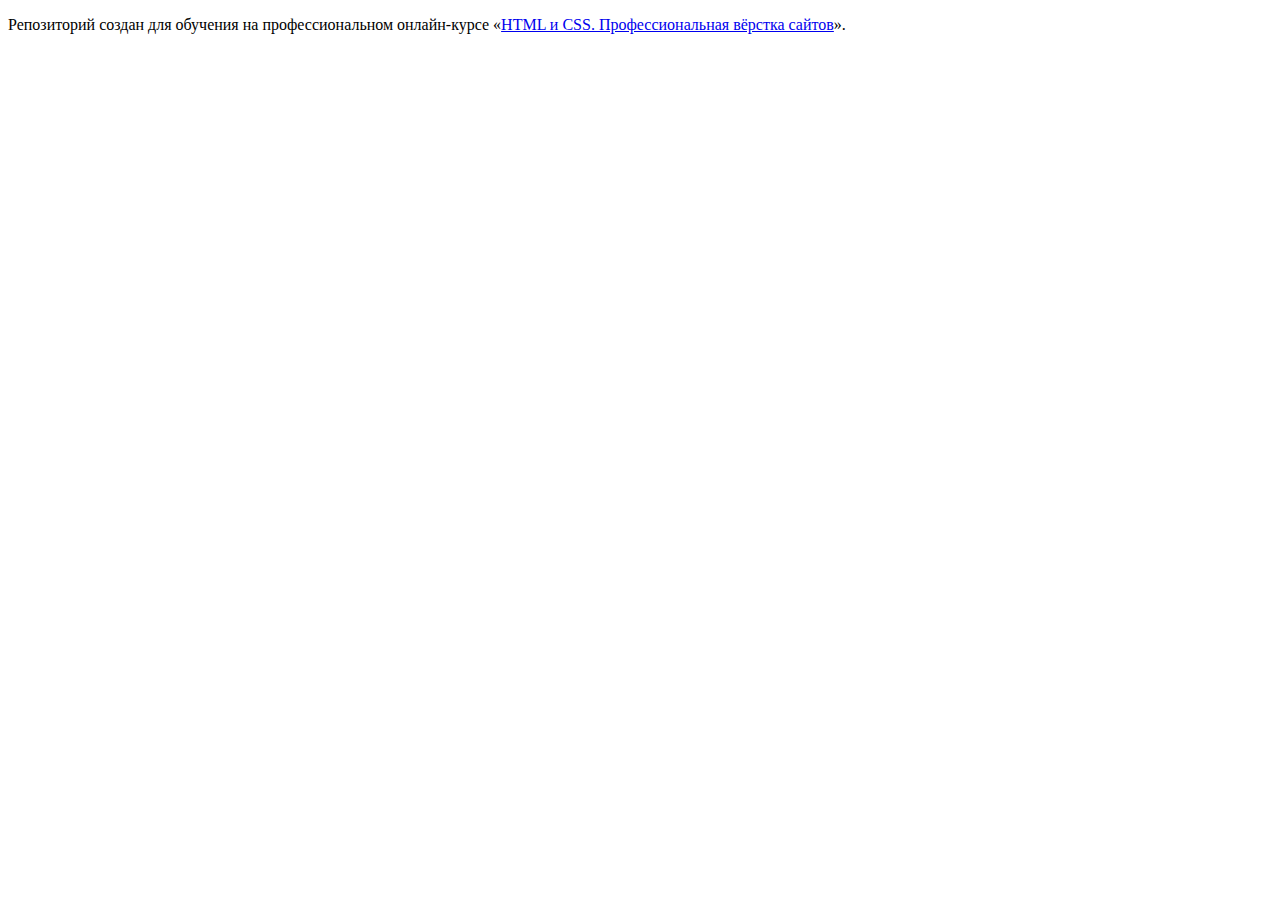
==== index.html @ bd1ae46d ":hatching_chick:" ====
<!DOCTYPE html>
<html lang="ru">
  <head>
    <meta charset="utf-8">
    <title>HTML Academy: Седона</title>
  </head>
  <body>

    <p>Репозиторий создан для обучения на профессиональном онлайн‑курсе «<a href="https://htmlacademy.ru/intensive/htmlcss">HTML и CSS. Профессиональная вёрстка сайтов</a>».</p>

  </body>
</html>
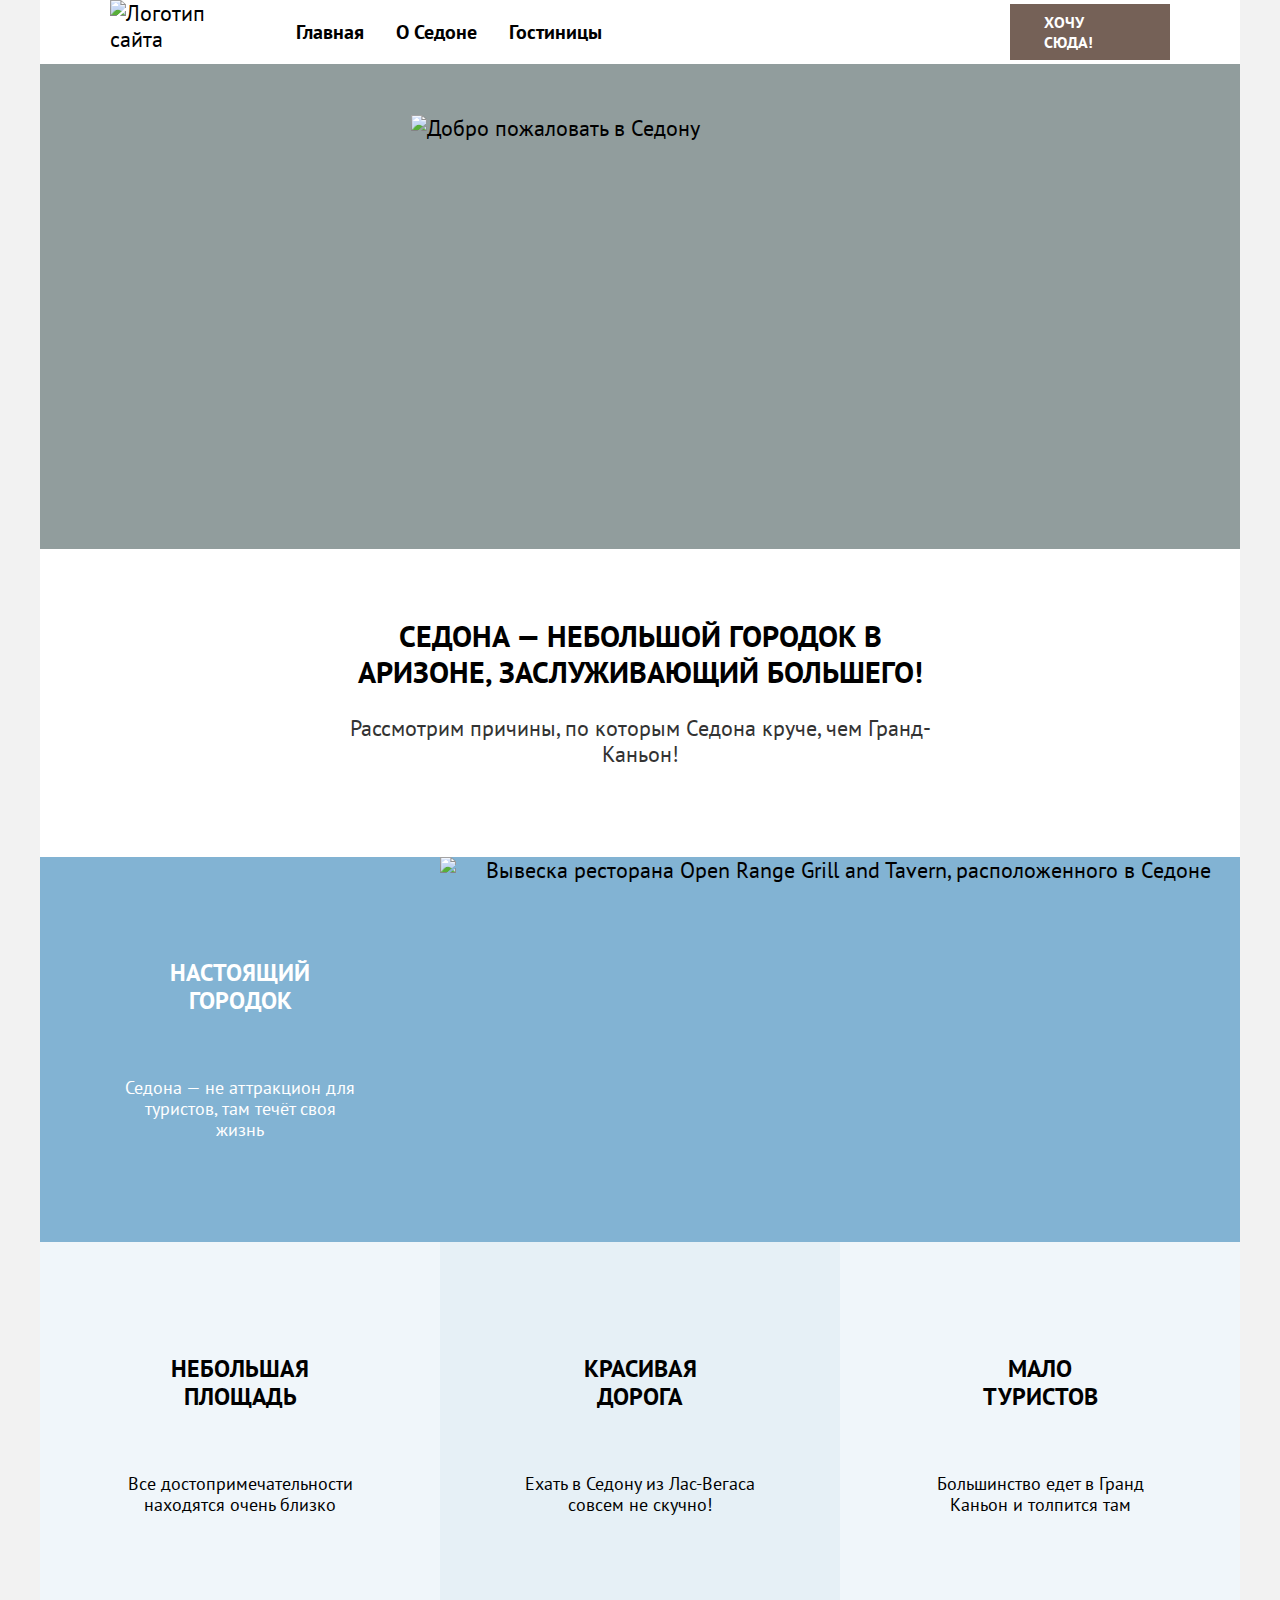
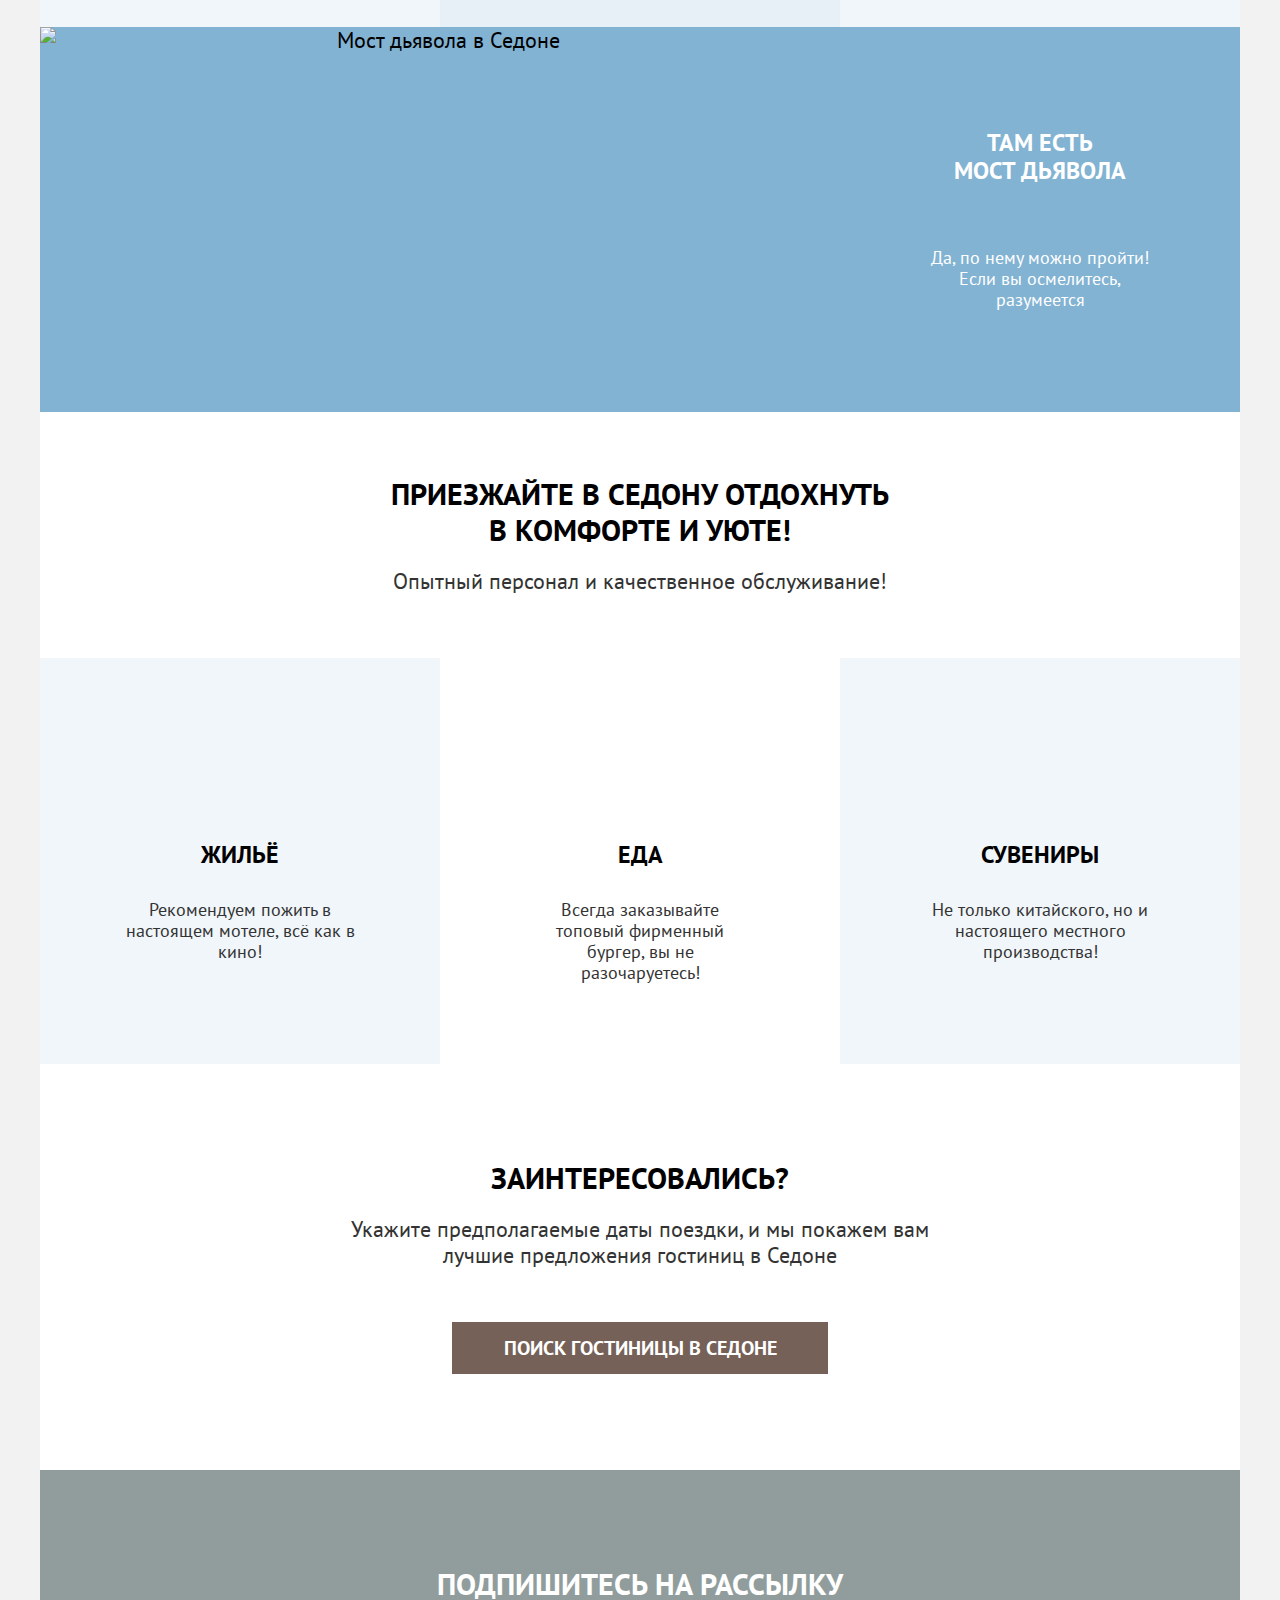
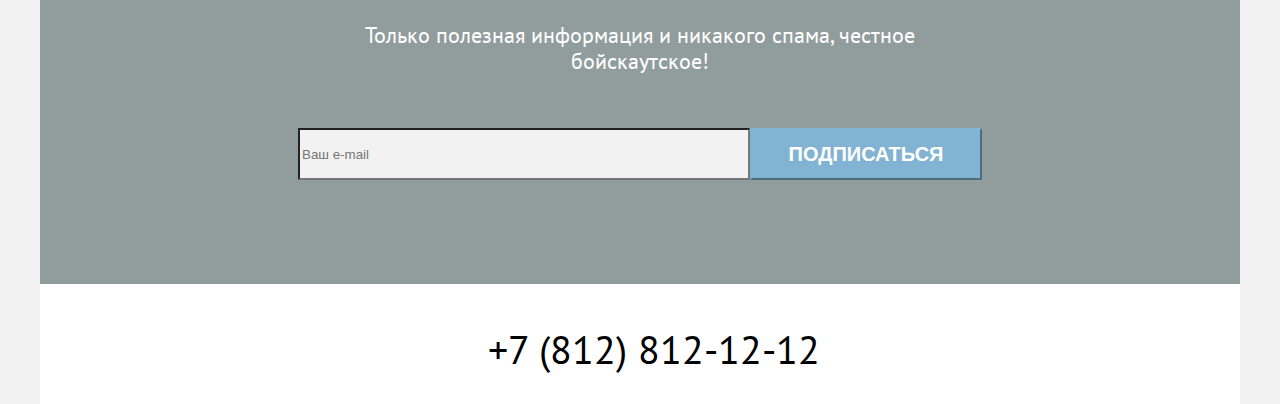
==== commit 83ccced3: "Добавляет мелкие сетки компонентов на гридах" ====
--- a/index.html
+++ b/index.html
@@ -1,12 +1,171 @@
 <!DOCTYPE html>
 <html lang="ru">
+
   <head>
     <meta charset="utf-8">
-    <title>HTML Academy: Седона</title>
+    <title>Седона</title>
+    <link href="styles/style.css" rel="stylesheet">
+    <!--<link href="styles/outline.css" rel="stylesheet">-->
   </head>
+
   <body>
+    <header class="main-header">
+      <nav class="navigation">
+        <img class="logo-sedona" src="images/svg/logo-sedona.svg" width="140" height="70" alt="Логотип сайта" />
+        <ul class="navigation-list">
+          <li class="navigation-item">
+            <a class="navigation-link" href="index.html">Главная</a>
+          </li>
+          <li class="navigation-item">
+            <a class="navigation-link" href="#">О Седоне</a>
+          </li>
+          <li class="navigation-item">
+            <a class="navigation-link" href="catalog.html">Гостиницы</a>
+          </li>
+       </ul>
+        <ul class="navigation-user">
+          <li class="navigation-item-user">
+            <a class="navigation-link-user" href="#"><span class="visually-hidden">Поиск</span>
 
-    <p>Репозиторий создан для обучения на профессиональном онлайн‑курсе «<a href="https://htmlacademy.ru/intensive/htmlcss">HTML и CSS. Профессиональная вёрстка сайтов</a>».</p>
+            </a>
+          </li>
+          <li class="navigation-item-user">
+            <a class="navigation-link-user" href="#"><span class="visually-hidden">Избранное</span><output
+                class="visually-hidden"><sup class="number-of-likes">12</sup></output>
+            </a>
+          </li>
+          <li class="navigation-item-user-button">
+            <a class="navigation-link-user-button" href="#"><span class="text-favorites">Хочу сюда!</span></a>
+          </li>
+        </ul>
+      </nav>
+    </header>
+    <main class="main-container main-index">
+      <div class="main-page">
+      <section class="welcome-sedona">
+        <h1 class="visually-hidden">Седона</h1>
+        <img class="welcome-sedona-background" src="images/svg/welcome-sedona.svg" width="458" height="352" alt="Добро пожаловать в Седону">
+      </section>
+      <section class="welcome-sedona-text">
+        <p class="welcome-sedona-text-location">
+          Седона — небольшой городок в Аризоне, заслуживающий большего!
+        </p>
+        <p class="welcome-sedona-text-advantages">Рассмотрим причины, по которым Седона круче, чем Гранд-Каньон!</p>
+      </section>
+      <section class="advantages-sedona">
+        <h2 class="visually-hidden">Преимущества Седоны</h2>
+        <div class="index-columns">
+        <ul class="advantages-list">
+          <li class="advantages-item number-1">
+            <h3 class="advantages-title">Настоящий городок</h3>
+            <p class="advantages-text">Седона — не аттракцион для туристов, там течёт своя жизнь </p>
+          </li>
+          <li class="advantages-item-background">
+            <img class="advantages-background" width="800" height="385" src="images/jpg/advantages-1.jpg" alt="Вывеска ресторана Open Range Grill and Tavern, расположенного в Седоне" />
+          </li>
+          <li class="advantages-item number-3">
+            <h3 class="advantages-title">Небольшая площадь</h3>
+            <p class="advantages-text">Все достопримечательности находятся очень близко</p>
+          </li>
+          <li class="advantages-item number-4">
+            <h3 class="advantages-title">Красивая<br>дорога</h3>
+            <p class="advantages-text">Ехать в Седону из Лас-Вегаса совсем не скучно!</p>
+          </li>
+          <li class="advantages-item number-5">
+            <h3 class="advantages-title">Мало<br>туристов</h3>
+            <p class="advantages-text">Большинство едет в Гранд Каньон и толпится там</p>
+          </li>
+          <li class="advantages-item-background">
+            <img class="advantages-background" src="images/jpg/advantages-2.jpg" width="800" height="385" alt="Мост дьявола в Седоне" />
+          </li>
+          <li class="advantages-item number-7">
+            <h3 class="advantages-title">Там есть<br>мост дьявола</h3>
+            <p class="advantages-text">Да, по нему можно пройти! Если вы осмелитесь, разумеется</p>
+          </li>
+        </ul>
+        </div>
+      </section>
+      <section class="recommendations">
+        <h2 class="visually-hidden">Реккомендации</h2>
+        <div class="recommendations-text">
+          <p class="recommendations-text-comfort">Приезжайте в Седону отдохнуть<br>в комфорте и уюте!</p>
+          <p class="recommendations-text-experienced-staff">Опытный персонал и качественное обслуживание!</p>
+        </div>
+        <ul class="recommendations-list">
+          <li class="recommendations-item">
+            <h3 class="recommendations-title">Жильё</h3>
+            <p>Рекомендуем пожить в настоящем мотеле, всё как в кино!</p>
+          </li>
+          <li class="recommendations-item">
+            <h3 class="recommendations-title">Еда</h3>
+            <p>
+              Всегда заказывайте топовый фирменный бургер, вы не разочаруетесь!
+            </p>
+          </li>
+          <li class="recommendations-item">
+            <h3 class="recommendations-title">Сувениры</h3>
+            <p>Не только китайского, но и настоящего местного производства!</p>
+          </li>
+        </ul>
+      </section>
+      <section class="hotel-search">
+        <h2 class="visually-hidden">Поиск гостиницы</h2>
+        <p class="hotel-search-text-interested">Заинтересовались?</p>
+        <p class="hotel-search-text-search-terms">
+          Укажите предполагаемые даты поездки, и мы покажем вам лучшие
+          предложения гостиниц в Седоне
+        </p>
+        <a class="button-search" href="#">ПОИСК ГОСТИНИЦЫ В СЕДОНЕ</a>
+      </section>
+      </div>
+    </main>
+    <footer class="footer-main">
+      <section class="subscription">
+        <h2 class="visually-hidden">Рассылка информации</h2>
+        <p class="subscription-text-newsletter">Подпишитесь на рассылку</p>
+        <p class="subscription-text-helpful-information">
+          Только полезная информация и никакого спама, честное бойскаутское!
+        </p>
+        <form class="subscription-form" action="https://echo.htmlacademy.ru/" method="post">
 
+            <label for="subscription-e-mail">
+            <input class="input-e-mail" type="email" name="e-mail" id="subscription-e-mail" placeholder="Ваш e-mail"/></label>
+
+          <button class="button-subscribe" type="submit">Подписаться</button>
+        </form>
+      </section>
+      <div class="page-footer-container">
+      <section class="footer-social">
+        <h2 class="visually-hidden">Социальные сети</h2>
+        <ul class="footer-social-list">
+          <li class="footer-social-item">
+            <a class="button-social" href="https://vk.com/htmlacademy">
+              <span class="visually-hidden">Vkontakte</span>
+            </a>
+          </li>
+          <li class="footer-social-item">
+            <a class="button-social" href="https://t.me/htmlacademy">
+              <span class="visually-hidden">Telegram</span>
+            </a>
+          </li>
+          <li class="footer-social-item">
+            <a class="button-social" href="https://www.youtube.com/user/htmlacademyru">
+              <span class="visually-hidden">Youtube</span>
+            </a>
+          </li>
+        </ul>
+      </section>
+      <section class="footer-contacts">
+        <h2 class="visually-hidden">Номер телефона</h2>
+        <a class="telephone" href="tel:+78128121212" :>+7 (812) 812-12-12</a>
+      </section>
+      <section class="logo-htmlacademy">
+        <h2 class="visually-hidden">Логотип HTML-Academy</h2>
+        <a class="logo-htmlacademy-link" href=" https://htmlacademy.ru/" target="_blank" rel="noreferrer noopener">
+          <span class="visually-hidden">Логотип HTML-Academy</span>
+        </a>
+      </section>
+    </footer>
+    </div>
   </body>
 </html>
--- a/styles/style.css
+++ b/styles/style.css
@@ -0,0 +1,981 @@
+@font-face {
+  font-family: "PT Sans";
+  font-style: normal;
+  font-weight: 400;
+  src: url("../fonts/ptsans-400.woff2") format("woff2");
+  font-display: swap;
+}
+
+@font-face {
+  font-family: "PT Sans";
+  font-style: normal;
+  font-weight: 700;
+  src: url("../fonts/ptsans-700.woff2") format("woff2");
+  font-display: swap;
+}
+
+:root{
+  --body-color: rgba(242, 242, 242, 1);
+  --main-color:  rgba(255, 255, 255, 1);
+  --favorites-current-color:rgba(125, 181, 79, 1);
+  --a-button-color:rgba(117, 97, 87, 1);
+  --background-color: rgba(36, 59, 59, 0.5);
+  --button-background-color:rgba(130, 179, 211, 1);
+  --advantages-item-1: rgba(130, 179, 211, 1);
+  --advantages-item-2: rgba(131, 179, 211, 0.12);
+  --advantages-item-3:rgba(131, 179, 211, 0.2);
+  --recommendations-item-fuzzy: rgba(131, 179, 211, 0.12);
+  --product-border: rgba(230, 230, 230, 1);
+  --pagination-link-color: rgba(130, 179, 211, 1);
+  --text-color: rgba(0, 0, 0, 1);
+  --text-color-2: rgba(51, 51, 51, 1);
+
+}
+
+html{
+  height: 100%;
+
+}
+
+/*Блок-body*/
+body {
+  font-family: "PT Sans", sans-serif;
+  font-size: 22px;
+  line-height: 26px;
+  font-weight: 400;
+  font-style: normal;
+  color:var(--text-color);
+  background-color: var(--body-color);
+  margin-left: 40px;
+  margin-right: 40px;
+  margin-top: 0;
+  display: flex;
+  flex-direction: column;
+  width: 1200px;
+  min-height: 100%;
+}
+
+.visually-hidden {
+  position: absolute;
+  width: 1px;
+  height: 1px;
+  margin: -1px;
+  padding: 0;
+  border: 0;
+  clip: rect(0 0 0 0);
+  overflow: hidden;
+}
+
+/* Блок-header "главная страница"*/
+.main-header{
+  background-color: var(--main-color);
+}
+
+.navigation{
+  display: flex;
+  width: 1060px;
+  margin:0 auto;
+
+}
+
+/*логотип доллжен быть сверху*/
+.logo-sedona{
+  margin-bottom: -6px;
+  position: relative;
+}
+
+.navigation-list{
+  margin: 0;
+  padding: 0;
+  margin-left: 30px;
+  list-style-type: none;
+  display: flex;
+  flex-wrap: wrap;
+}
+
+
+.navigation-user{
+  width: 268px;
+  margin: 0;
+  padding: 0;
+  margin-left: auto;
+  list-style-type: none;
+  display: flex;
+  flex-wrap: wrap;
+}
+
+
+.navigation-link{
+  font-weight: 700;
+  font-size: 20px;
+  line-height: 24px;
+  text-align: center;
+  color: var(--text-color);
+  text-decoration: none;
+  display: block;
+  padding: 20px 16px;
+}
+
+.navigation-link-user{
+  font-weight: 700;
+  font-size: 20px;
+  line-height: 24px;
+  text-align: center;
+  color: var(--text-color);
+  text-decoration: none;
+  display: block;
+  min-height: 64px;
+  min-width: 44px;
+}
+
+.number-of-likes{
+  background-color: var(--favorites-current-color);
+  color: var(--main-color);
+}
+
+.navigation-item-user-button{
+  align-self: center;
+  margin-left: auto;
+}
+
+.navigation-link-user-button{
+  font-weight: 700;
+  font-size: 16px;
+  line-height: 20px;
+  color: var(--main-color);
+  background-color: var(--a-button-color);
+  text-decoration: none;
+  text-transform: uppercase;
+  padding: 8px 34px;
+  display: block;
+  width: 160px;
+  box-sizing: border-box;
+}
+
+/*Блок-"Добро пожаловать в Седону"*/
+
+
+.main-index{
+  background-color: var(--main-color);
+}
+
+.main-container{
+  flex-grow: 1;
+}
+
+.welcome-sedona{
+  background-image: url("../images/svg/vector.svg"), url("../images/jpg/index-background.jpg");
+  background-size: 100% auto, cover;
+  background-repeat: no-repeat;
+  background-position: left bottom, left top;
+  background-color: var(--background-color);
+}
+
+.welcome-sedona-text{
+  text-align: center;
+}
+
+.welcome-sedona-background{
+  display: block;
+  margin: 0 auto;
+  padding: 51px 371px 82px 371px;
+}
+
+.welcome-sedona-text{
+  display: flex;
+  flex-direction: column;
+}
+
+.welcome-sedona-text-location{
+  font-weight: 700;
+  font-size: 30px;
+  line-height: 36px;
+  text-transform: uppercase;
+  padding: 0;
+  margin: 69px 290px 25px 290px;
+}
+
+.welcome-sedona-text-advantages{
+  color:var(--text-color-2);
+  padding: 0;
+  margin-top: 0;
+  margin-right: 274px;
+  margin-bottom: 90px;
+  margin-left: 274px;
+}
+
+/*Блок-"Преимущества Седоны"*/
+.advantages-list{
+  text-align: center;
+  margin: 0;
+  padding: 0;
+  display: flex;
+  flex-wrap: wrap;
+  list-style-type: none;
+}
+.advantages-background{
+  display: block;
+}
+
+.advantages-item-background{
+  background-color: var(--advantages-item-1);
+}
+
+.advantages-item{
+  width: 400px;
+  padding-left: 85px;
+  padding-right: 85px;
+  box-sizing: border-box;
+  display: flex;
+  flex-direction: column;
+  justify-content: center;
+  min-height: 385px;
+}
+
+.advantages-title{
+  font-weight: 700;
+  font-size: 24px;
+  line-height: 28px;
+  text-transform: uppercase;
+  margin: 0;
+  margin-bottom: 62px;
+}
+
+.advantages-text{
+  font-size: 18px;
+  line-height: 21px;
+  margin: 0;
+}
+
+.number-1,
+.number-7{
+  background-color:var(--advantages-item-1);
+  color: var(--main-color);
+}
+
+.advantages-item:nth-child(2n){
+  background-color:var(--advantages-item-3);
+}
+
+.number-3,
+.number-5{
+  background-color:var(--advantages-item-2);
+  width: 400px;
+}
+
+/*Блок-"Рекоммендации"*/
+.recommendations-text{
+  text-align: center;
+  display: flex;
+  flex-direction: column;
+
+}
+
+.recommendations-text-comfort{
+  font-weight: 700;
+  font-size: 30px;
+  line-height: 36px;
+  text-transform: uppercase;
+  margin: 0;
+  margin-bottom: 20px;
+  margin-top: 64px;
+}
+
+.recommendations-text-experienced-staff{
+  color: var(--text-color-2);
+  margin-top: 0;
+  margin-bottom: 64px;
+}
+
+.recommendations-list{
+  text-align: center;
+  display: flex;
+  justify-content: space-between;
+  margin: 0;
+  padding: 0;
+  list-style-type: none;
+  flex-wrap: wrap;
+}
+
+.recommendations-item{
+  width: 400px;
+  box-sizing: border-box;
+  display: flex;
+  flex-direction: column;
+  padding-left: 85px;
+  padding-right: 85px;
+  padding-bottom: 81px;
+}
+
+.recommendations-title{
+  font-weight: 700;
+  font-size: 24px;
+  line-height: 28px;
+  color: var(--text-color);
+  text-transform: uppercase;
+  margin: 0;
+  margin-bottom: 30px;
+  margin-top: 183px;
+}
+
+.recommendations-list p{
+  font-size: 18px;
+  line-height: 21px;
+  color: var(--text-color-2);
+  margin: 0;
+}
+
+.recommendations-item:nth-child(odd){
+  background-color: var(--recommendations-item-fuzzy);
+}
+/*Блок-"Поиск гостиницы"*/
+.hotel-search{
+  text-align: center;
+  padding: 96px 304px;
+  display: flex;
+  flex-direction: column;
+
+}
+
+.hotel-search-text-interested{
+  font-weight: 700;
+  font-size: 30px;
+  line-height: 36px;
+  text-transform: uppercase;
+  margin: 0;
+  margin-bottom: 20px;
+}
+
+.hotel-search-text-search-terms{
+  color: var(--text-color-2);
+  margin: 0;
+  margin-bottom: 54px;
+}
+
+.button-search{
+  font-weight: 700;
+  font-size: 20px;
+  line-height: 36px;
+  background-color: var(--a-button-color);
+  color: var(--main-color);
+  text-transform: uppercase;
+  text-decoration: none;
+  display: block;
+  width: 376px;
+  padding: 8px 50px 8px 50px;
+  box-sizing: border-box;
+  align-self: center;
+}
+
+/*Блок "Подписаться на рассылку"*/
+.subscription{
+  background-image: url("../images/jpg/background_subscription.jpg");
+  background-size: cover;
+  background-repeat: no-repeat;
+  text-align: center;
+  color: var(--main-color);
+  background-color: var(--background-color);
+}
+
+.subscription-form{
+  display: flex;
+}
+
+.subscription-text-newsletter{
+  font-weight: 700;
+  font-size: 30px;
+  line-height: 36px;
+  text-transform: uppercase;
+  margin: 0;
+  margin-bottom: 20px;
+}
+
+.subscription-text-helpful-information{
+  color: var(--main-color);
+  margin: 0;
+  margin-bottom: 54px;
+}
+
+.input-e-mail{
+  width: 452px;
+  height: 52px;
+  background-color: var(--body-color);
+  box-sizing: border-box;
+}
+
+.button-subscribe{
+  font-size: 20px;
+  line-height: 36px;
+  font-weight: 700;
+  color: var(--main-color);
+  text-transform: uppercase;
+  background-color: var(--button-background-color);
+  border-color: var(--button-background-color);
+  width: 232px;
+  padding: 0;
+}
+
+/*Блок "footer -"главная страница""*/
+
+.footer-main{
+  background-color: var(--main-color);
+}
+
+.subscription{
+  padding: 96px 258px 104px 258px;
+}
+
+.page-footer-container{
+  display: flex;
+  flex-direction: row;
+  width: 1060px;
+  margin: 0 auto;
+  justify-content: space-between;
+  padding: 40px 70px 30px 70px;
+}
+
+.footer-social{
+  width: 142px;
+}
+
+.footer-social-list{
+  margin: 0;
+  padding: 0;
+  list-style-type: none;
+  display: flex;
+  flex-wrap: wrap;
+}
+
+.footer-contacts{
+  width: 720px;
+  text-align: center;
+  padding-top: 5px;
+  padding-bottom: 5px;
+}
+
+.telephone{
+  font-size: 40px;
+  line-height: 40px;
+  text-decoration: none;
+  color:var(--text-color);
+
+}
+
+.logo-htmlacademy{
+  background-image: url("../images/svg/logo-html-academy.svg");
+  background-repeat: no-repeat;
+  align-self: center;
+  display: block;
+  width: 115px;
+  height: 33px;
+}
+
+/*КАТАЛОГ*/
+
+/*Блок-"header"*/
+.catalog-header{
+  background-color: var(--main-color);
+}
+
+/*Блок-"Фильтр по гостиницам"*/
+.main-inner{
+  background-color: var(--main-color);
+}
+
+
+.hotel-filter{
+  background-image: url("../images/png/background_filter.jpg");
+  background-repeat: no-repeat;
+  background-size: cover;
+  background-color: var(--background-color);
+  padding: 35px 70px 70px 70px;
+
+}
+
+
+
+.breadcrumbs{
+  display: flex;
+  flex-wrap: wrap;
+  list-style-type: none;
+  margin: 0;
+  padding: 0;
+  margin-bottom: 40px;
+  gap: 10px;
+}
+
+.breadcrumbs-item.home{
+  background-image: url("../images/svg/home.svg");
+  background-repeat: no-repeat;
+  width: 13px;
+  height: 15px;
+  margin-bottom: 3px;
+  margin-top: 3px;
+  display: block;
+}
+
+.breadcrumbs-item.icons{
+  background-image: url("../images/svg/breadcrumbs.svg");
+  background-repeat: no-repeat;
+  width: 8px;
+  height: 15px;
+  display: block;
+}
+
+.breadcrumbs-item a{
+  color: var(--main-color);
+  font-size: 16px;
+  line-height: 21px;
+  text-decoration: none;
+  display: block;
+}
+
+.block-filter{
+  display: flex;
+  flex-direction: row;
+}
+
+.block-infrastructure{
+  margin-right: 70px;
+}
+
+.block-housing{
+  margin-right: 140px;
+}
+
+.infrastructure-input[type="checkbox"]{
+  width: 20px;
+  height: 19px;
+  margin: 0;
+  margin-right: 16px;
+
+}
+
+.catalog-filter-spisok-infrastructure{
+  width: 151px;
+  padding: 0;
+  margin: 0;
+  list-style-type: none;
+}
+
+.catalog-filter-spisok-housing{
+  width: 151px;
+  padding: 0;
+  margin: 0;
+  list-style-type: none;
+}
+
+.catalog-filter-group {
+  padding: 0;
+  margin: 0;
+  border: none;
+}
+
+.catalog-filter-title{
+  margin-bottom: 32px;
+  padding: 0;
+}
+
+.catalog-filter-item{
+  margin-bottom: 16px;
+  display: flex;
+  flex-direction: row-reverse;
+  justify-content: flex-end;
+
+}
+
+.catalog-filter-item:nth-last-child(1){
+  margin-bottom: 0;
+}
+
+.block-price-filter{
+  display: flex;
+}
+
+.housing-input[type="radio"]{
+  padding: 0;
+  margin: 0;
+  width: 20px;
+  height: 20px;
+  margin-right: 16px;
+
+}
+
+.block-price{
+  width: 288px;
+  margin: 0;
+  padding: 0;
+  margin-right: 70px;
+}
+
+.from-placeholder{
+  font-size: 18px;
+  line-height: 24px;
+  font-weight: 600;
+}
+
+.to-placeholder{
+  font-size: 18px;
+  line-height: 24px;
+  font-weight: 600;
+}
+
+.block-button-filter{
+  display: flex;
+  flex-direction: column;
+  justify-content: flex-end;
+}
+
+.block-button-filter button{
+  width: 191px;
+  height: 36px;
+  color: var(--main-color);
+  font-weight: 700;
+  font-size: 16px;
+  line-height: 20px;
+  text-align: center;
+  text-transform: uppercase;
+}
+
+.button-apply{
+  margin-bottom: 32px;
+  background-color: var(--button-background-color);
+  border-color: var(--button-background-color);
+}
+
+.button-reset{
+  background-color: transparent;
+  border: 0;
+}
+
+.inner-header-title{
+  color: var(--main-color);
+  font-size: 60px;
+  line-height: 78px;
+  font-weight: 700;
+  margin: 0;
+  margin-bottom: 8px;
+}
+
+.catalog-filter-title{
+  color: var(--main-color);
+  font-size: 20px;
+  line-height: 24px;
+  font-weight: 700;
+}
+
+.infrastructure{
+  color: var(--main-color);
+  font-size: 18px;
+  line-height: 23px;
+}
+
+.housing{
+  color: var(--main-color);
+  font-size: 18px;
+  line-height: 23px;
+
+}
+
+.price-text{
+  color: var(--main-color);
+  font-size: 20px;
+  line-height: 24px;
+  font-weight: 700;
+  padding: 0;
+  margin-bottom: 32px;
+}
+
+.catalog-filter-price{
+  display: flex;
+  padding: 0;
+  border: none;
+}
+
+.catalog-filter-price input{
+  width: 143px;
+  height: 48px;
+  box-sizing: border-box;
+  padding-top: 12px;
+  padding-left: 20px;
+  padding-bottom: 12px;
+}
+
+.catalog-filter-price label{
+  font-size: 18px;
+  line-height: 24px;
+}
+
+.catalog-filter button{
+  font-size: 16px;
+  line-height: 20px;
+  font-weight: 700;
+  color: var(--main-color);
+  background-color: var(--button-background-color);
+  border-color:  var(--button-background-color);
+}
+
+.sorting{
+  display: flex;
+  margin-bottom: 40px;
+
+}
+
+.block-type-of-cards{
+  display: flex;
+  gap: 8px;
+}
+
+.result{
+  font-size: 30px;
+  line-height: 36px;
+  font-weight: 700;
+  text-transform: uppercase;
+  margin: 0;
+  margin-right: 200px;
+  align-self: center;
+
+}
+
+.select-control{
+  font-size: 18px;
+  line-height: 21px;
+  color:var(--text-color-2);
+  background-color: var(--main-color);
+  margin-right: 70px;
+  width: 292px;
+  height: 49px;
+  padding-top: 14px;
+  padding-bottom: 14px;
+  padding-left: 20px;
+}
+
+/*Блок "Каталог продукции"*/
+.catalog-hotel{
+  padding: 50px 70px 60px 70px;
+ }
+.block-catalog{
+  margin-bottom: 80px;
+}
+
+.product-list{
+  margin: 0;
+  padding: 0;
+  display: grid;
+  grid-template-columns: 340px 340px 340px;
+  list-style-type: none;
+  gap: 20px;
+}
+
+.product-list-item{
+  background-color: var(--main-color);
+  box-shadow: 0 0 0 1px;
+  width: 340px;
+  box-sizing: border-box;
+  display: grid;
+  grid-template-columns: 140px 140px;
+  grid-template-rows: 4px 212px auto 21px 36px 37px 4px;
+  column-gap: 20px;
+  row-gap: 16px;
+  justify-content: center;
+}
+
+.product-img-link {
+  grid-column: 1 / -1;
+  grid-row: 2 / 3;
+}
+
+.product-list-card-img{
+  display: block;
+}
+
+.product-title-link{
+  text-decoration: none;
+  grid-column: 1 / -1;
+  grid-row: 3 / 4;
+}
+
+.product-list-card-title{
+  margin: 0;
+  font-size: 24px;
+  line-height: 28px;
+  font-weight: 700;
+  color: var(--text-color);
+}
+
+.product-list-price-text{
+  grid-column: 2/3;
+  grid-row: 4/5;
+  justify-self: end;
+}
+
+.product-list-type-text{
+    grid-column: 1/2;
+    grid-row: 4/5;
+}
+
+.type-of-housing{
+  font-size: 18px;
+  line-height: 21px;
+  color: var(--text-color-2);
+  margin: 0;
+}
+
+.price{
+  font-size: 18px;
+  line-height: 21px;
+  color: var(--text-color-2);
+  margin: 0;
+}
+
+.button-type-of-cards{
+  background-color: black;
+  width: 48px;
+  height: 48px;
+}
+
+.button-more-details{
+  font-size: 16px;
+  line-height: 20px;
+  font-weight: 700;
+  color:var(--main-color);
+  background-color: var(--a-button-color);
+  text-decoration: none;
+  text-transform: uppercase;
+  padding: 8px 26px 8px 26px;
+  display: block;
+  grid-row: 5 / 6;
+  grid-column: 1 / 2;
+}
+
+.button-favorites{
+  font-size: 16px;
+  line-height: 20px;
+  font-weight: 700;
+  color:var(--main-color);
+  background-color: var(--button-background-color);
+  border-color: var(--button-background-color);
+  width: 140px;
+  grid-row: 5 / 6;
+  grid-column: 2 / 3;
+}
+
+.current{
+  background-color:var(--favorites-current-color);
+  border-color: var(--favorites-current-color);
+}
+
+.stars-list {
+  grid-column: 1 / 2;
+  grid-row: 6 / 7;
+  align-self: center;
+}
+
+.raiting-stars-list{
+  display: flex;
+  gap: 6px;
+  padding-left: 20px;
+  list-style-image: url("../images/svg/stars.svg");
+  width: 140px;
+}
+.raiting-stars-item-active{
+  width: 18px;
+  height: 17px;
+}
+.raiting-stars-item{
+  width: 18px;
+  height: 17px;
+}
+
+.raiting-text{
+  font-size: 16px;
+  line-height: 20px;
+  color: var(--text-color-2);
+  text-transform: uppercase;
+  padding: 0;
+  margin: 0;
+  display: block;
+  padding-top: 9px;
+  padding-bottom: 8px;
+  background-color: var(--body-color);
+  width: 140px;
+  text-align: center;
+}
+
+.block-raiting-text{
+  grid-column: 2 / 3;
+  grid-row: 6 / 7;
+}
+
+.pagination{
+  display: flex;
+  list-style-type: none;
+  padding: 0;
+  margin: 0;
+  gap: 8px;
+
+}
+
+.pagination-link{
+  background-color: var(--pagination-link-color);
+  font-size: 20px;
+  line-height: 37px;
+  font-weight: 700;
+  color: var(--main-color);
+  text-decoration: none;
+  display: block;
+  padding: 12px 24px;
+}
+
+
+.pagination-link.current{
+  background-color: var(--body-color);
+  color:var(--text-color);
+  text-decoration: none;
+}
+
+.pagination-item-ellipses-text{
+
+  color: var(--main-color);
+  display: block;
+  min-width: 60px;
+  height: 60px;
+  text-align: center;
+
+}
+
+.subscription-catalog{
+  background-size: cover;
+  background-repeat: no-repeat;
+  text-align: center;
+  color: var(--main-color);
+  padding: 96px 258px 104px 258px;
+}
+
+.subscription-catalog{
+  background-size: cover;
+  background-repeat: no-repeat;
+  text-align: center;
+}
+
+.subscription-text-catalog-newsletter{
+  font-weight: 700;
+  font-size: 30px;
+  line-height: 36px;
+  color:var(--text-color);
+  text-transform: uppercase;
+  margin:0;
+  margin-bottom: 20px;
+}
+
+.subscription-text-catalog-helpful-information{
+  color:var(--text-color-2);
+  margin: 0;
+  margin-bottom: 54px;
+}
+
+/*Блок "footer- страница "Каталог""*/
+
+.footer-catalog{
+  background-color: var(--main-color);
+}
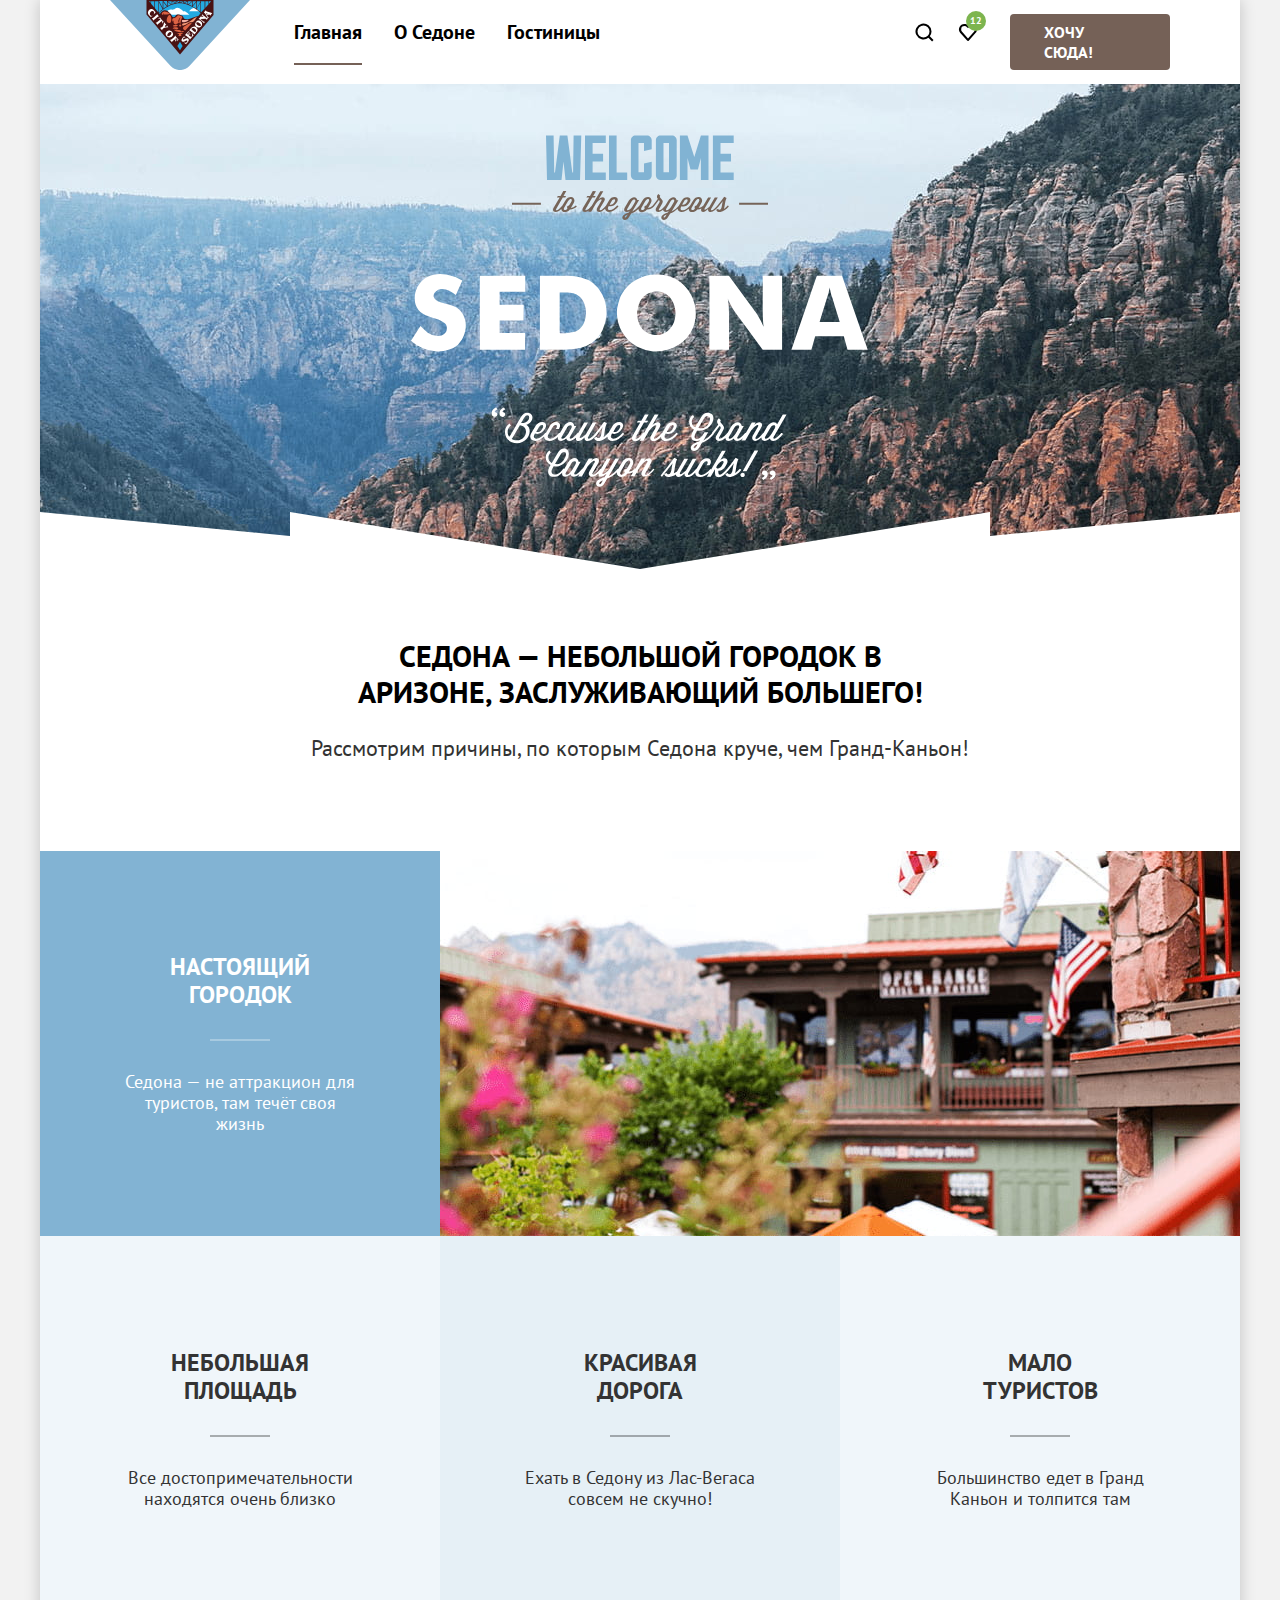
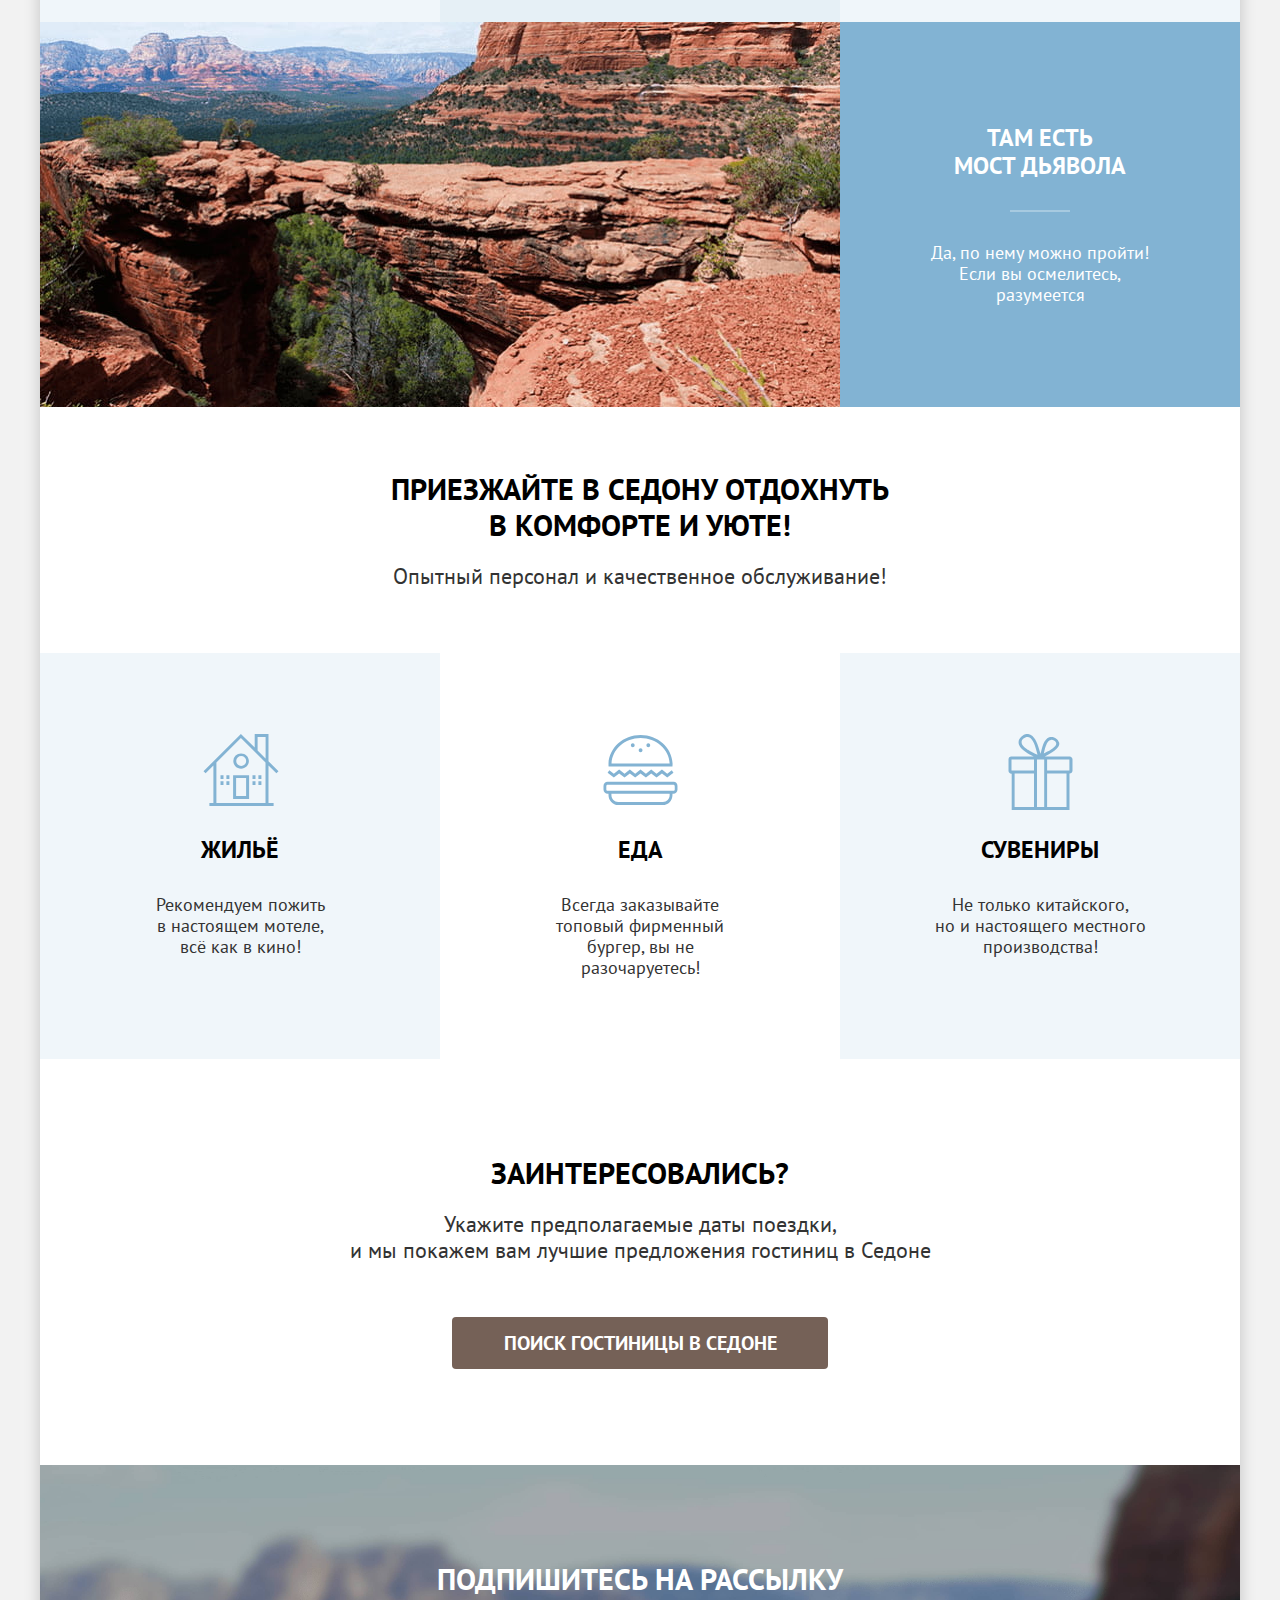
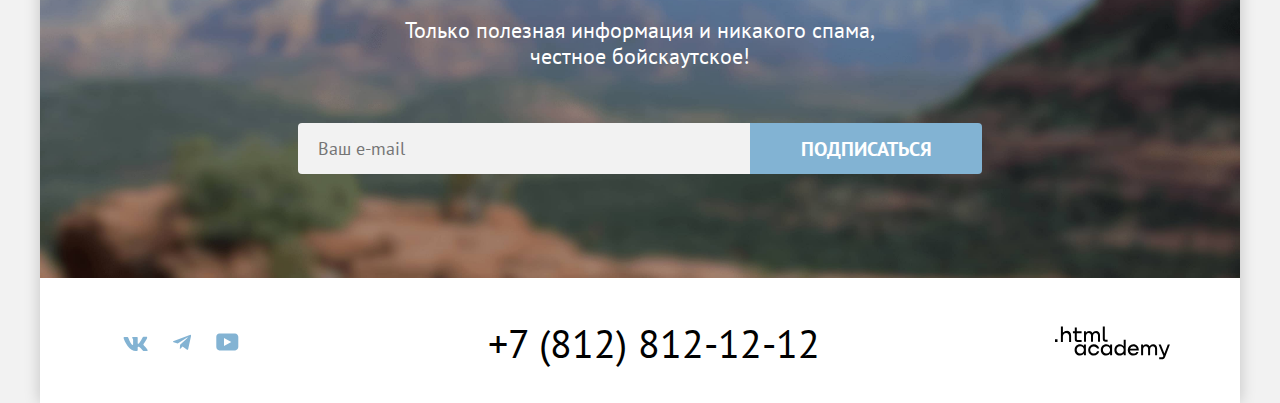
==== commit 1004ee24: "Merge pull request #1 from TanyaEremina/master" ====
--- a/index.html
+++ b/index.html
@@ -1,171 +1,258 @@
 <!DOCTYPE html>
 <html lang="ru">
-
   <head>
     <meta charset="utf-8">
     <title>Седона</title>
     <link href="styles/style.css" rel="stylesheet">
-    <!--<link href="styles/outline.css" rel="stylesheet">-->
+    <link rel="icon" href="favicon.ico">
+    <link rel="icon" type="image/png" href="images/png/favicon.png">
   </head>
-
   <body>
-    <header class="main-header">
-      <nav class="navigation">
-        <img class="logo-sedona" src="images/svg/logo-sedona.svg" width="140" height="70" alt="Логотип сайта" />
-        <ul class="navigation-list">
-          <li class="navigation-item">
-            <a class="navigation-link" href="index.html">Главная</a>
-          </li>
-          <li class="navigation-item">
-            <a class="navigation-link" href="#">О Седоне</a>
-          </li>
-          <li class="navigation-item">
-            <a class="navigation-link" href="catalog.html">Гостиницы</a>
-          </li>
-       </ul>
-        <ul class="navigation-user">
-          <li class="navigation-item-user">
-            <a class="navigation-link-user" href="#"><span class="visually-hidden">Поиск</span>
-
+    <div class="wrapper">
+      <header class="main-header" data-test="header">
+        <nav class="navigation">
+          <div class="logo">
+            <a class="logo-link" href="index.html">
+              <img class="logo-sedona" src="images/svg/logo-sedona.svg" width="140" height="70" alt="Логотип сайта">
             </a>
-          </li>
-          <li class="navigation-item-user">
-            <a class="navigation-link-user" href="#"><span class="visually-hidden">Избранное</span><output
-                class="visually-hidden"><sup class="number-of-likes">12</sup></output>
+          </div>
+          <ul class="navigation-list">
+            <li class="navigation-item">
+              <a class="navigation-link active-item" href="#">Главная</a>
+            </li>
+            <li class="navigation-item">
+              <a class="navigation-link" href="#">О Седоне</a>
+            </li>
+            <li class="navigation-item">
+              <a class="navigation-link" href="catalog.html">Гостиницы</a>
+            </li>
+          </ul>
+          <ul class="navigation-user">
+            <li class="navigation-item-user">
+              <a class="navigation-link-user" href="#"><span class="visually-hidden">Поиск</span>
+                <svg class="navigation-icon" xmlns="http://www.w3.org/2000/svg" role="img" aria-label="Поиск"
+                  aria-hidden="true" focusable="false" width="19" height="19" fill="none" viewBox="0 0 19 19">
+                  <path d="m18.5 17-3.7-3.7a8 8 0 0 0 1.7-4.8 8 8 0 1 0-3.1 6.3l3.7 3.7 1.4-1.5Zm-10-2.5a6 6 0 0 1-6-6 6 6 0 0 1 12 0 6 6 0 0 1-6 6Z" />
+                </svg>
+              </a>
+            </li>
+            <li class="navigation-item-user">
+              <a class="navigation-link-user" href="#"><span class="visually-hidden">Избранное</span>
+                <svg class="navigation-icon" xmlns="http://www.w3.org/2000/svg" role="img" aria-label="Избранное"
+                  aria-hidden="true" focusable="false" width="20" height="20" fill="none" viewBox="0 0 20 20">
+                  <path
+                    d="M9.9 19a1 1 0 0 1-.8-.4l-7-7.9A5.4 5.4 0 0 1 6.5 2C7.8 2 9 2.5 10 3.3a5.5 5.5 0 0 1 9 4.1c0 1.3-.5 2.5-1.3 3.4l-7 7.9c-.2.2-.4.3-.8.3Zm-6-9.5 6.1 6.9 6.2-7c.5-.5.7-1.2.7-2 0-1.8-1.5-3.3-3.3-3.3-1 0-2 .5-2.7 1.3-.3.3-.6.4-.9.4-.3 0-.6-.2-.8-.4a3.7 3.7 0 0 0-2.7-1.3 3.3 3.3 0 0 0-3.3 3.3c-.1.9.3 1.6.7 2.1-.1 0-.1 0 0 0Z" />
+                </svg>
+                <output><sup class="number-of-likes">12</sup>
+                </output>
+              </a>
+            </li>
+            <li class="navigation-item-user-button">
+              <a class="navigation-link-user-button button-brown" href="#">
+                <span class="text-favorites">Хочу
+                  сюда!</span>
+              </a>
+            </li>
+          </ul>
+        </nav>
+      </header>
+      <main class="main-container main-index" data-test="main">
+        <div class="main-page">
+          <section class="welcome-sedona" data-test="hero">
+            <h1 class="visually-hidden">Седона</h1>
+            <img class="welcome-sedona-background" src="images/svg/welcome-sedona.svg" width="458" height="352"
+              alt="Добро пожаловать в Седону">
+          </section>
+          <section class="welcome-sedona-text" data-test="advantages">
+            <h2 class="visually-hidden">Описание Седоны</h2>
+            <p class="welcome-sedona-text-location">
+              Седона — небольшой городок в Аризоне, заслуживающий большего!
+            </p>
+            <p class="welcome-sedona-text-advantages">Рассмотрим причины, по которым Седона круче, чем Гранд-Каньон!</p>
+          </section>
+          <section class="advantages-sedona" data-test="advantages">
+            <h2 class="visually-hidden">Преимущества Седоны</h2>
+            <div class="index-columns">
+              <ul class="advantages-list">
+                <li class="advantages-item number-1">
+                  <div class="advantages-item-text">
+                    <h3 class="advantages-title">Настоящий городок</h3>
+                    <p class="advantages-text">Седона — не аттракцион для туристов, там течёт своя жизнь </p>
+                  </div>
+                  <img class="advantages-background" width="800" height="385" src="images/jpg/advantages-1.jpg"
+                    alt="Вывеска ресторана Open Range Grill and Tavern, расположенного в Седоне">
+                </li>
+                <li class="advantages-item number-2">
+                  <h3 class="advantages-title">Небольшая площадь</h3>
+                  <p class="advantages-text">Все достопримечательности находятся очень близко</p>
+                </li>
+                <li class="advantages-item number-3">
+                  <h3 class="advantages-title">Красивая<br>дорога</h3>
+                  <p class="advantages-text">Ехать в Седону из Лас-Вегаса совсем не скучно!</p>
+                </li>
+                <li class="advantages-item number-4">
+                  <h3 class="advantages-title">Мало<br>туристов</h3>
+                  <p class="advantages-text">Большинство едет в Гранд Каньон и толпится там</p>
+                </li>
+                <li class="advantages-item number-5">
+                  <div class="advantages-item-text">
+                    <h3 class="advantages-title">Там есть<br>мост дьявола</h3>
+                    <p class="advantages-text">Да, по нему можно пройти! Если вы осмелитесь, разумеется</p>
+                  </div>
+                  <img class="advantages-background" src="images/jpg/advantages-2.jpg" width="800" height="385"
+                    alt="Мост дьявола в Седоне">
+                </li>
+              </ul>
+            </div>
+          </section>
+          <section class="recommendations" data-test="service">
+            <h2 class="visually-hidden">Реккомендации</h2>
+            <div class="recommendations-text">
+              <p class="recommendations-text-comfort">Приезжайте в Седону отдохнуть<br>в комфорте и уюте!</p>
+              <p class="recommendations-text-experienced-staff">Опытный персонал и качественное обслуживание!</p>
+            </div>
+            <ul class="recommendations-list">
+              <li class="recommendations-item item-1">
+                <h3 class="recommendations-title">Жильё</h3>
+                <p>Рекомендуем пожить<br> в настоящем мотеле,<br> всё как в кино!</p>
+              </li>
+              <li class="recommendations-item item-2">
+                <h3 class="recommendations-title">Еда</h3>
+                <p>
+                  Всегда заказывайте<br> топовый фирменный бургер, вы не разочаруетесь!
+                </p>
+              </li>
+              <li class="recommendations-item item-3">
+                <h3 class="recommendations-title">Сувениры</h3>
+                <p>Не только китайского,<br> но и настоящего местного производства!</p>
+              </li>
+            </ul>
+          </section>
+          <section class="hotel-search" data-test="search">
+            <h2 class="visually-hidden">Поиск гостиницы</h2>
+            <p class="hotel-search-text-interested">Заинтересовались?</p>
+            <p class="hotel-search-text-search-terms">
+              Укажите предполагаемые даты поездки,<br> и мы покажем вам лучшие
+              предложения гостиниц в Седоне
+            </p>
+            <a class="button-search button-brown" href="#">ПОИСК ГОСТИНИЦЫ В СЕДОНЕ</a>
+          </section>
+        </div>
+      </main>
+      <footer class="footer-main">
+        <section class="subscription" data-test="subscribe">
+          <h2 class="visually-hidden">Рассылка информации</h2>
+          <p class="subscription-text-newsletter">Подпишитесь на рассылку</p>
+          <p class="subscription-text-helpful-information">
+            Только полезная информация и никакого спама, честное бойскаутское!
+          </p>
+          <form class="subscription-form" action="https://echo.htmlacademy.ru/" method="post">
+            <label for="subscription-e-mail">
+              <input class="input-e-mail" type="email" name="e-mail" id="subscription-e-mail"
+                placeholder="Ваш e-mail">
+            </label>
+            <button class="button-subscribe button-blue" type="submit">Подписаться</button>
+          </form>
+        </section>
+        <div class="page-footer-container"  data-test="footer">
+          <section class="footer-social"  data-test="footer">
+            <h2 class="visually-hidden">Социальные сети</h2>
+            <ul class="footer-social-list">
+              <li class="footer-social-item">
+                <a class="footer-social-link" href="https://vk.com/htmlacademy" target="_blank"
+                  rel="noreferrer noopener">
+                  <svg class="icon-social" xmlns="http://www.w3.org/2000/svg" role="img" aria-label="Вконтакте"
+                    aria-hidden="true" focusable="false" width="25" height="15"><path fill-rule="evenodd"  d="M24.1 1.8c.2-.5 0-1-.8-1h-2.6c-.7 0-1 .4-1.1.8 0 0-1.4 3.2-3.3 5.3-.6.6-.9.8-1.2.8-.2 0-.4-.2-.4-.8V2c0-.8-.2-1-.7-1H9.8c-.4 0-.7.3-.7.5 0 .7 1 .8 1 2.6v3.8c0 .8 0 1-.4 1-.9 0-3-3.3-4.3-7-.3-.7-.5-1-1.2-1H1.6c-.8 0-1 .4-1 .8 0 .7 1 4 4.2 8.5C7 13.2 10 15 12.8 15c1.7 0 1.9-.4 1.9-1v-2.4c0-.7.1-.8.7-.8.4 0 1 .1 2.6 1.6 1.8 1.8 2 2.6 3 2.6h2.7c.8 0 1.1-.4.9-1.1a11 11 0 0 0-2.2-3c-.6-.8-1.5-1.5-1.8-2-.4-.4-.3-.6 0-1 0 0 3.2-4.5 3.5-6Z"
+                      clip-rule="evenodd" />
+                  </svg>
+                </a>
+              </li>
+              <li class="footer-social-item">
+                <a class="footer-social-link" href="https://t.me/htmlacademy" target="_blank" rel="noreferrer noopener">
+                  <svg class="icon-social" xmlns="http://www.w3.org/2000/svg" role="img" aria-label="Телеграм" aria-hidden="true" focusable="false" width="18" height="17"><path fill-rule="evenodd"  d="M16.8 1 .8 7c-1 .4-1 1-.2 1.3l4.1 1.3 9.5-6c.5-.3.9-.1.5.2l-7.6 7-.3 4.1c.4 0 .6-.2.8-.4l2-2 4.1 3.1c.8.5 1.3.3 1.5-.7L18 2.2c.3-1-.4-1.6-1.1-1.2Z" />
+                  </svg>
+                </a>
+              </li>
+              <li class="footer-social-item">
+                <a class="footer-social-link" href="https://www.youtube.com/user/htmlacademyru" target="_blank" rel="noreferrer noopener">
+                  <svg class="icon-social" xmlns="http://www.w3.org/2000/svg" role="img" aria-label="Ютюб" aria-hidden="true" focusable="false" width="23" height="18"><path fill-rule="evenodd" d="M19 .4H3.4C1.6.4.3 2 .3 3.8v10c0 2 1.3 3.6 3.2 3.6h15.7c1.6 0 3.1-1.6 3.1-3.4V3.8C22.1 2 20.8.4 19 .4ZM8 12.9v-8l7.3 4-7.3 4Z" />
+                  </svg>
+                </a>
+              </li>
+            </ul>
+          </section>
+          <section class="footer-contacts">
+            <h2 class="visually-hidden">Номер телефона</h2>
+            <a class="telephone" href="tel:+78128121212">+7 (812) 812-12-12</a>
+          </section>
+          <section class="logo-htmlacademy">
+            <h2 class="visually-hidden">Логотип HTML-Academy</h2>
+            <a class="logo-htmlacademy-link" href=" https://htmlacademy.ru/" target="_blank" rel="noreferrer noopener">
+              <svg class="logo-htmlacademy-icon" xmlns="http://www.w3.org/2000/svg" role="img" aria-label="Логотип html-academy" aria-hidden="true" focusable="false" width="115" height="34">
+                <path fill-rule="evenodd"  d="M0 13.3v2.6h2.5v-2.6H0Zm11.6-8.4c-1.6 0-2.8.7-3.6 1.7h-.1V.4h-2v15.5h2v-5.3C7.9 8.5 9.2 7 11.2 7c1.8 0 2.9 1.4 2.9 3.2v5.7h2V9.8c.1-3-1.8-5-4.5-5Zm15 .3h-4.8V1.5h-2v3.8h-1.9v2h1.9v6c0 1.7 1 2.7 2.7 2.7h4.1v-2h-3.7c-.7 0-1.1-.4-1.1-1.1V7.2h4.8v-2ZM41.1 5c-1.6 0-2.9.8-3.5 2h-.1a3.7 3.7 0 0 0-3.4-2c-1.4 0-2.5.8-3.1 1.8h-.1V5.2H29v10.6h2v-5.4c0-2 1-3.5 2.6-3.5 1.5 0 2.4 1 2.4 2.6v6.3h2v-5.6c0-2.4 1.4-3.3 2.6-3.3 1.5 0 2.4 1 2.4 2.6v6.3h2V9.3c.1-2.5-1.4-4.3-3.9-4.3Zm6.7 8c0 1.8 1 2.8 2.8 2.8h2v-2h-1.7c-.7 0-1.1-.4-1.1-1.1V.4h-2V13Zm-18.9 7a4.9 4.9 0 0 0-3.9-1.7c-3.1 0-5.4 2.3-5.4 5.6s2.3 5.6 5.4 5.6c1.8 0 3-.8 3.8-2h.1v1.7h2V18.6h-2V20Zm-3.6 7.5a3.5 3.5 0 0 1-3.6-3.6c0-2 1.4-3.6 3.6-3.6s3.6 1.6 3.6 3.6c0 1.9-1.4 3.6-3.6 3.6Zm18.9-5.1c-.5-2.4-2.6-4.1-5.4-4.1a5.4 5.4 0 0 0-5.6 5.6c0 3 2.2 5.6 5.6 5.6 2.8 0 4.9-1.8 5.4-4.2h-2.1a3.4 3.4 0 0 1-3.3 2.3 3.5 3.5 0 0 1-3.6-3.6c0-2 1.4-3.6 3.6-3.6 1.6 0 2.8 1 3.3 2.2h2.1v-.2ZM55.1 20a4.9 4.9 0 0 0-3.9-1.7c-3.1 0-5.4 2.3-5.4 5.6s2.3 5.6 5.4 5.6c1.8 0 3-.8 3.8-2h.1v1.7h2V18.6h-2V20Zm-3.6 7.5a3.5 3.5 0 0 1-3.6-3.6c0-2 1.4-3.6 3.6-3.6s3.6 1.6 3.6 3.6c0 1.9-1.5 3.6-3.6 3.6Zm17.2-7.3a5 5 0 0 0-3.9-2c-3.1 0-5.4 2.4-5.4 5.7 0 3.3 2.2 5.6 5.4 5.6 1.7 0 3-.8 3.8-1.8h.1v1.5h2V13.8h-2v6.4Zm-3.6 7.3a3.5 3.5 0 0 1-3.6-3.6c0-2 1.4-3.6 3.6-3.6s3.6 1.6 3.6 3.6c-.1 2-1.5 3.6-3.6 3.6Zm13.2-9.2a5.4 5.4 0 0 0-5.5 5.6c0 3 2.1 5.6 5.5 5.6 2.5 0 4.5-1.3 5.2-3.6h-2.1c-.5 1-1.6 1.6-3 1.6-1.9 0-3.3-1.3-3.4-3h8.8c.2-3.5-2-6.2-5.5-6.2Zm0 1.9c1.7 0 3 1 3.3 2.6h-6.5a3.2 3.2 0 0 1 3.2-2.6Zm19.9-1.9a4 4 0 0 0-3.6 2h-.1c-.6-1.2-1.8-2-3.4-2-1.4 0-2.5.7-3.1 1.8v-1.5h-1.9v10.6h2v-5.4c0-2 1-3.4 2.6-3.5 1.5 0 2.4 1 2.4 2.6v6.3h2v-5.6c0-2.4 1.4-3.3 2.6-3.3 1.5 0 2.4 1 2.4 2.6v6.3h2v-6.5c.1-2.6-1.4-4.4-3.9-4.4Zm11.2 9.1-3.6-9h-2.2l4.8 11.7c-.3.9-.7 1.2-1.7 1.2h-2.5v2h2.5c1.8 0 2.8-.8 3.5-2.6l4.7-12.2h-2.1l-3.4 8.9Z" />
+              </svg>
             </a>
-          </li>
-          <li class="navigation-item-user-button">
-            <a class="navigation-link-user-button" href="#"><span class="text-favorites">Хочу сюда!</span></a>
-          </li>
-        </ul>
-      </nav>
-    </header>
-    <main class="main-container main-index">
-      <div class="main-page">
-      <section class="welcome-sedona">
-        <h1 class="visually-hidden">Седона</h1>
-        <img class="welcome-sedona-background" src="images/svg/welcome-sedona.svg" width="458" height="352" alt="Добро пожаловать в Седону">
-      </section>
-      <section class="welcome-sedona-text">
-        <p class="welcome-sedona-text-location">
-          Седона — небольшой городок в Аризоне, заслуживающий большего!
-        </p>
-        <p class="welcome-sedona-text-advantages">Рассмотрим причины, по которым Седона круче, чем Гранд-Каньон!</p>
-      </section>
-      <section class="advantages-sedona">
-        <h2 class="visually-hidden">Преимущества Седоны</h2>
-        <div class="index-columns">
-        <ul class="advantages-list">
-          <li class="advantages-item number-1">
-            <h3 class="advantages-title">Настоящий городок</h3>
-            <p class="advantages-text">Седона — не аттракцион для туристов, там течёт своя жизнь </p>
-          </li>
-          <li class="advantages-item-background">
-            <img class="advantages-background" width="800" height="385" src="images/jpg/advantages-1.jpg" alt="Вывеска ресторана Open Range Grill and Tavern, расположенного в Седоне" />
-          </li>
-          <li class="advantages-item number-3">
-            <h3 class="advantages-title">Небольшая площадь</h3>
-            <p class="advantages-text">Все достопримечательности находятся очень близко</p>
-          </li>
-          <li class="advantages-item number-4">
-            <h3 class="advantages-title">Красивая<br>дорога</h3>
-            <p class="advantages-text">Ехать в Седону из Лас-Вегаса совсем не скучно!</p>
-          </li>
-          <li class="advantages-item number-5">
-            <h3 class="advantages-title">Мало<br>туристов</h3>
-            <p class="advantages-text">Большинство едет в Гранд Каньон и толпится там</p>
-          </li>
-          <li class="advantages-item-background">
-            <img class="advantages-background" src="images/jpg/advantages-2.jpg" width="800" height="385" alt="Мост дьявола в Седоне" />
-          </li>
-          <li class="advantages-item number-7">
-            <h3 class="advantages-title">Там есть<br>мост дьявола</h3>
-            <p class="advantages-text">Да, по нему можно пройти! Если вы осмелитесь, разумеется</p>
-          </li>
-        </ul>
+          </section>
         </div>
-      </section>
-      <section class="recommendations">
-        <h2 class="visually-hidden">Реккомендации</h2>
-        <div class="recommendations-text">
-          <p class="recommendations-text-comfort">Приезжайте в Седону отдохнуть<br>в комфорте и уюте!</p>
-          <p class="recommendations-text-experienced-staff">Опытный персонал и качественное обслуживание!</p>
-        </div>
-        <ul class="recommendations-list">
-          <li class="recommendations-item">
-            <h3 class="recommendations-title">Жильё</h3>
-            <p>Рекомендуем пожить в настоящем мотеле, всё как в кино!</p>
-          </li>
-          <li class="recommendations-item">
-            <h3 class="recommendations-title">Еда</h3>
-            <p>
-              Всегда заказывайте топовый фирменный бургер, вы не разочаруетесь!
-            </p>
-          </li>
-          <li class="recommendations-item">
-            <h3 class="recommendations-title">Сувениры</h3>
-            <p>Не только китайского, но и настоящего местного производства!</p>
-          </li>
-        </ul>
-      </section>
-      <section class="hotel-search">
-        <h2 class="visually-hidden">Поиск гостиницы</h2>
-        <p class="hotel-search-text-interested">Заинтересовались?</p>
-        <p class="hotel-search-text-search-terms">
-          Укажите предполагаемые даты поездки, и мы покажем вам лучшие
-          предложения гостиниц в Седоне
-        </p>
-        <a class="button-search" href="#">ПОИСК ГОСТИНИЦЫ В СЕДОНЕ</a>
-      </section>
+      </footer>
+    </div>
+    <div class="modal-container modal-container-close" data-test="modal">
+      <div class="modal modal-search">
+        <button class="modal-close-button">
+          <span class="visually-hidden">Закрыть</span>
+        </button>
+        <section class="modal-content">
+          <h2 class="modal-title">Поиск гостиницы в Седоне</h2>
+          <form class="search-form" action="https://echo.htmlacademy.ru/" method="get">
+            <div class="block-data arrival">
+              <div class="field-group">
+                <label class="text-form-search" for="search-data-arrival">Дата Заезда:</label>
+                <input class="search-form-field form-date" type="text" id="search-data-arrival" name="data-arrival" value="27 апреля 2020" placeholder="Дата Заезда" required>
+              </div>
+              <span class="error-text-form-search">Мы не можем отправить вас в прошлое.</span>
+            </div>
+            <div class="block-data departure">
+              <div class="field-group">
+                <label class="text-form-search" for="search-data-of-departure">Дата Выезда:</label>
+                <input class="search-form-field form-date" type="text" id="search-data-of-departure"  name="data-of-departure" value="1 сентября 2023" placeholder="Дата Выезда" required>
+              </div>
+              <span class="info-text-form-search">На эти даты есть свободные номера. Пока есть.</span>
+            </div>
+            <div class="number-of-people">
+              <div class="number-of-adults">
+                <label class="text-form-search" for="of-adults">Взрослые:
+                </label>
+                <div class="number-of-people-button">
+                  <button class="input-button minus" type="button"></button>
+                  <input class="select-form-field adults" type="text" id="of-adults" name="adults" value="2">
+                  <button class="input-button plus" type="button"></button>
+                </div>
+              </div>
+              <div class="number-of-children">
+                <label class="text-form-search" for="of-children">Дети:</label>
+                <span class="tooltip">
+                  <button class="tooltip-toggle" type="button" aria-labelledby="tooltip-label-date">
+                    <svg class="tooltip-icon" xmlns="http://www.w3.org/2000/svg" role="img" aria-label="Информациооный блок" width="26" height="26" fill="none" viewBox="0 0 26 26">
+                      <circle cx="13" cy="13" r="13" /> <path fill="#fff" fill-rule="evenodd" d="M12 7h2v2h-2V7Zm2 12h-2v-9h2v9Z" clip-rule="evenodd" />
+                    </svg>
+                  </button>
+                  <span class="tooltip-text" role="tooltip" id="tooltip-label-date">Укажите количество детей, которые
+                    будут с вами, возраст которых от 6 до 18 лет. Дети до 6 лет размещаются бесплатно.
+                  </span>
+                </span>
+                <div class="number-of-people-button">
+                  <button class="input-button minus" type="button"></button>
+                  <input class="select-form-field children" type="text" id="of-children" name="data-arrival" value="2">
+                  <button class="input-button plus" type="button"></button>
+                </div>
+              </div>
+            </div>
+            <button class="modal-search-button button-blue" type="submit">
+              <span class="modal-search-button-text">Найти</span>
+            </button>
+          </form>
+        </section>
       </div>
-    </main>
-    <footer class="footer-main">
-      <section class="subscription">
-        <h2 class="visually-hidden">Рассылка информации</h2>
-        <p class="subscription-text-newsletter">Подпишитесь на рассылку</p>
-        <p class="subscription-text-helpful-information">
-          Только полезная информация и никакого спама, честное бойскаутское!
-        </p>
-        <form class="subscription-form" action="https://echo.htmlacademy.ru/" method="post">
-
-            <label for="subscription-e-mail">
-            <input class="input-e-mail" type="email" name="e-mail" id="subscription-e-mail" placeholder="Ваш e-mail"/></label>
-
-          <button class="button-subscribe" type="submit">Подписаться</button>
-        </form>
-      </section>
-      <div class="page-footer-container">
-      <section class="footer-social">
-        <h2 class="visually-hidden">Социальные сети</h2>
-        <ul class="footer-social-list">
-          <li class="footer-social-item">
-            <a class="button-social" href="https://vk.com/htmlacademy">
-              <span class="visually-hidden">Vkontakte</span>
-            </a>
-          </li>
-          <li class="footer-social-item">
-            <a class="button-social" href="https://t.me/htmlacademy">
-              <span class="visually-hidden">Telegram</span>
-            </a>
-          </li>
-          <li class="footer-social-item">
-            <a class="button-social" href="https://www.youtube.com/user/htmlacademyru">
-              <span class="visually-hidden">Youtube</span>
-            </a>
-          </li>
-        </ul>
-      </section>
-      <section class="footer-contacts">
-        <h2 class="visually-hidden">Номер телефона</h2>
-        <a class="telephone" href="tel:+78128121212" :>+7 (812) 812-12-12</a>
-      </section>
-      <section class="logo-htmlacademy">
-        <h2 class="visually-hidden">Логотип HTML-Academy</h2>
-        <a class="logo-htmlacademy-link" href=" https://htmlacademy.ru/" target="_blank" rel="noreferrer noopener">
-          <span class="visually-hidden">Логотип HTML-Academy</span>
-        </a>
-      </section>
-    </footer>
     </div>
   </body>
 </html>
--- a/styles/style.css
+++ b/styles/style.css
@@ -17,42 +17,58 @@
 :root{
   --body-color: rgba(242, 242, 242, 1);
   --main-color:  rgba(255, 255, 255, 1);
+  --grey-underline-text:rgba(255, 255, 255, 0.3);
+  --breadcrumbs-hover: rgba(255, 255, 255, 0.6);
+  --backgrpund-overlay: rgba(242, 242, 242, 0.8);
+  --background-close: rgba(242, 242, 242, 1);
+  --button-background:rgba(229, 229, 229, 1);
+  --product-border: rgba(230, 230, 230, 1);
   --favorites-current-color:rgba(125, 181, 79, 1);
+  --button-current-hover: rgba(108, 158, 66, 1);
   --a-button-color:rgba(117, 97, 87, 1);
+  --link-active:rgba(117, 97, 87, 0.3);
+  --button-nover-brown:rgba(97, 80, 72, 1);
   --background-color: rgba(36, 59, 59, 0.5);
-  --button-background-color:rgba(130, 179, 211, 1);
   --advantages-item-1: rgba(130, 179, 211, 1);
   --advantages-item-2: rgba(131, 179, 211, 0.12);
   --advantages-item-3:rgba(131, 179, 211, 0.2);
-  --recommendations-item-fuzzy: rgba(131, 179, 211, 0.12);
-  --product-border: rgba(230, 230, 230, 1);
-  --pagination-link-color: rgba(130, 179, 211, 1);
+  --icon-social-icon: rgba(131, 179, 211, 1);
   --text-color: rgba(0, 0, 0, 1);
+  --select-disabled: rgba(0, 0, 0, 0.3);
+  --modal-shadows: rgba(0, 0, 0, 0.15) ;
+  --toggle-active:rgba(0, 0, 0, 0.25);
+  --toggle-focus:rgba(0, 0, 0, 0.4);
   --text-color-2: rgba(51, 51, 51, 1);
-
+  --icon-social-hover:rgba(104, 162, 202, 1);
+  --pagination-hover: rgba(104, 162, 202, 1);
+  --icon-social-active: rgba(104, 162, 202, 0.3);
+  --radio-mark: rgba(63, 94, 114, 1);
+  --text-error: rgba(255, 87, 87, 1);
+  --label-text:rgba(80, 80, 80, 0.6);
 }
 
 html{
   height: 100%;
-
-}
-
-/*Блок-body*/
+}
+
 body {
-  font-family: "PT Sans", sans-serif;
+  display: flex;
+  flex-direction: column;
+  min-height: 100%;
+  font-family: "PT Sans", "Arial", sans-serif;
   font-size: 22px;
   line-height: 26px;
   font-weight: 400;
   font-style: normal;
   color:var(--text-color);
   background-color: var(--body-color);
-  margin-left: 40px;
-  margin-right: 40px;
   margin-top: 0;
-  display: flex;
-  flex-direction: column;
+}
+
+.wrapper{
   width: 1200px;
-  min-height: 100%;
+  margin: 0 auto;
+  box-shadow: 0 0 15px 0 rgba(0, 0, 0, 0.2);
 }
 
 .visually-hidden {
@@ -66,94 +82,214 @@
   overflow: hidden;
 }
 
-/* Блок-header "главная страница"*/
 .main-header{
   background-color: var(--main-color);
 }
 
+.button-brown{
+  color: var(--main-color);
+  background-color: var(--a-button-color);
+  cursor: pointer;
+}
+
+.button-brown:hover,
+.button-brown:focus{
+  background-color: var(--button-nover-brown);
+  color: var(--main-color);
+  outline-color: var(--button-nover-brown);
+}
+
+.button-brown:active{
+  background-color: var(--a-button-color);
+  color:var(--grey-underline-text) ;
+}
+
+.button-brown:disabled{
+  background-color: var(--button-background);
+  color:var(--main-color) ;
+}
+
+.button-blue{
+  color: var(--main-color);
+  background-color: var(--advantages-item-1);
+  cursor: pointer;
+}
+
+.button-blue:hover,
+.button-blue:focus{
+  color: var(--main-color);
+  background-color: var(--icon-social-hover);
+  outline: none;
+  outline-color: red;
+}
+
+.button-blue:active{
+  color: var(--main-color);
+  background-color: var(--advantages-item-1);
+}
+
+.button-blue:disabled{
+  background-color: var(--button-background);
+  color:var(--main-color) ;
+}
+
 .navigation{
   display: flex;
-  width: 1060px;
-  margin:0 auto;
-
-}
-
-/*логотип доллжен быть сверху*/
+  padding-left: 70px;
+  padding-right: 70px;
+  box-sizing: border-box;
+  position: relative;
+  z-index: 1;
+}
+
 .logo-sedona{
   margin-bottom: -6px;
-  position: relative;
+  display: block;
+}
+
+.logo-sedona:hover{
+  opacity: 80%;
+}
+
+.logo-sedona:active{
+  opacity: 50%;
+}
+
+.logo-link:focus{
+  opacity: 80%;
 }
 
 .navigation-list{
-  margin: 0;
-  padding: 0;
-  margin-left: 30px;
+  display: flex;
+  flex-wrap: wrap;
+  margin: 0;
+  padding: 0;
+  margin-left: 28px;
   list-style-type: none;
-  display: flex;
-  flex-wrap: wrap;
-}
-
+}
+
+.navigation-link.active-item{
+  text-decoration: underline;
+  text-decoration-color: var(--a-button-color);
+  text-underline-offset: 19px;
+  text-decoration-thickness: 2px;
+  text-underline-position: under;
+}
+
+.navigation-link:hover,
+.navigation-link:focus{
+  text-decoration: underline;
+  text-decoration-color: var(--a-button-color);
+  text-underline-offset: 19px;
+  text-decoration-thickness: 2px;
+  text-underline-position: under;
+  color: var(--select-disabled);
+}
+
+.navigation-link:active {
+  text-decoration: underline;
+  text-decoration-color: var(--a-button-color);
+  text-underline-offset: 19px;
+  text-decoration-thickness: 2px;
+  text-underline-position: under;
+  color: var(--select-disabled);
+}
 
 .navigation-user{
-  width: 268px;
+  display: flex;
   margin: 0;
   padding: 0;
   margin-left: auto;
   list-style-type: none;
-  display: flex;
-  flex-wrap: wrap;
-}
-
+  flex-shrink: 1;
+}
+
+.navigation-icon{
+  position: absolute;
+  top: 0;
+  right: 0;
+  bottom: 0;
+  left: 0;
+  margin: auto;
+  fill: var(--text-color);
+}
+
+.navigation-item-user:hover{
+  opacity: 60%;
+}
+
+.navigation-item-user:active{
+  opacity: 30%;
+}
+
+.navigation-link-user:focus{
+  opacity: 60%;
+}
 
 .navigation-link{
+  display: block;
+  padding: 20px 16px;
   font-weight: 700;
   font-size: 20px;
   line-height: 24px;
   text-align: center;
   color: var(--text-color);
   text-decoration: none;
-  display: block;
-  padding: 20px 16px;
 }
 
 .navigation-link-user{
+  display: block;
+  position: relative;
+  min-height: 64px;
+  min-width: 44px;
   font-weight: 700;
   font-size: 20px;
   line-height: 24px;
   text-align: center;
   color: var(--text-color);
   text-decoration: none;
-  display: block;
-  min-height: 64px;
-  min-width: 44px;
 }
 
 .number-of-likes{
+  position: absolute;
+  width: 20px;
+  height: 20px;
+  padding: 5px 4px;
+  box-sizing: border-box;
+  top: 11px;
+  left: 20px;
+  font-family: inherit;
+  font-size: 10px;
+  line-height: 10px;
+  text-align: center;
   background-color: var(--favorites-current-color);
   color: var(--main-color);
+  border-radius: 10px;
+}
+
+.navigation-item-user{
+  position: relative;
 }
 
 .navigation-item-user-button{
-  align-self: center;
-  margin-left: auto;
+  margin-top: 14px;
+  margin-left: 20px;
+  margin-bottom: 14px;
 }
 
 .navigation-link-user-button{
+  display: block;
+  padding: 8px 34px;
+  width: 160px;
+  box-sizing: border-box;
+  font-family: inherit;
   font-weight: 700;
   font-size: 16px;
   line-height: 20px;
-  color: var(--main-color);
-  background-color: var(--a-button-color);
   text-decoration: none;
   text-transform: uppercase;
-  padding: 8px 34px;
-  display: block;
-  width: 160px;
-  box-sizing: border-box;
-}
-
-/*Блок-"Добро пожаловать в Седону"*/
-
+  border-radius: 4px;
+}
 
 .main-index{
   background-color: var(--main-color);
@@ -164,11 +300,17 @@
 }
 
 .welcome-sedona{
-  background-image: url("../images/svg/vector.svg"), url("../images/jpg/index-background.jpg");
+  position: relative;
+  background-image: url("../images/jpg/index-background.jpg");
   background-size: 100% auto, cover;
   background-repeat: no-repeat;
-  background-position: left bottom, left top;
   background-color: var(--background-color);
+}
+
+.welcome-sedona::after{
+  content: url("../images/svg/vector.svg");
+  position: absolute;
+  top: 428px;
 }
 
 .welcome-sedona-text{
@@ -187,34 +329,37 @@
 }
 
 .welcome-sedona-text-location{
+  padding: 0;
+  margin: 69px 290px 25px 290px;
   font-weight: 700;
   font-size: 30px;
   line-height: 36px;
   text-transform: uppercase;
-  padding: 0;
-  margin: 69px 290px 25px 290px;
 }
 
 .welcome-sedona-text-advantages{
+  padding: 0;
+  padding-left: 40px;
+  padding-right: 40px;
+  margin-top: 0;
+  margin-bottom: 90px;
+  text-align: center;
   color:var(--text-color-2);
-  padding: 0;
-  margin-top: 0;
-  margin-right: 274px;
-  margin-bottom: 90px;
-  margin-left: 274px;
-}
-
-/*Блок-"Преимущества Седоны"*/
+
+}
+
 .advantages-list{
+  margin: 0;
+  padding: 0;
+  display: flex;
+  flex-wrap: wrap;
   text-align: center;
-  margin: 0;
-  padding: 0;
-  display: flex;
-  flex-wrap: wrap;
   list-style-type: none;
 }
+
 .advantages-background{
   display: block;
+  height: 100%;
 }
 
 .advantages-item-background{
@@ -222,137 +367,198 @@
 }
 
 .advantages-item{
-  width: 400px;
-  padding-left: 85px;
-  padding-right: 85px;
-  box-sizing: border-box;
   display: flex;
   flex-direction: column;
-  justify-content: center;
   min-height: 385px;
 }
 
 .advantages-title{
+  margin: 0;
   font-weight: 700;
   font-size: 24px;
   line-height: 28px;
   text-transform: uppercase;
-  margin: 0;
-  margin-bottom: 62px;
+}
+
+.number-1  .advantages-title::after,
+.number-5 .advantages-title::after{
+  content: " ";
+  display: block;
+  width: 60px;
+  height: 2px;
+  margin: 0 auto;
+  margin-top: 30px;
+  background-color: var(--grey-underline-text);
+}
+
+.number-2 .advantages-title::after,
+.number-3 .advantages-title::after,
+.number-4 .advantages-title::after{
+  content: " ";
+  display: block;
+  width: 60px;
+  height: 2px;
+  margin: 0 auto;
+  margin-top: 30px;
+  background-color: var(--select-disabled);
 }
 
 .advantages-text{
+  margin: 0;
+  margin-top: 30px;
   font-size: 18px;
   line-height: 21px;
-  margin: 0;
-}
-
-.number-1,
-.number-7{
+}
+
+.advantages-item-text {
+  padding: 102px 85px;
+  width: 100%;
+  box-sizing: border-box;
+}
+
+.number-1{
+  display: flex;
+  flex-direction: row;
   background-color:var(--advantages-item-1);
   color: var(--main-color);
 }
 
-.advantages-item:nth-child(2n){
+.number-5{
+  display: flex;
+  flex-direction: row-reverse;
+  background-color:var(--advantages-item-1);
+  color: var(--main-color);
+}
+
+.advantages-item:nth-child(3){
+  width: 400px;
+  padding: 113px 85px;
+  box-sizing: border-box;
   background-color:var(--advantages-item-3);
-}
-
-.number-3,
-.number-5{
+  color: var(--text-color-2);
+}
+
+.number-2,
+.number-4{
+  width: 400px;
+  padding: 113px 85px;
+  box-sizing: border-box;
   background-color:var(--advantages-item-2);
-  width: 400px;
-}
-
-/*Блок-"Рекоммендации"*/
+  color: var(--text-color-2);
+}
+
 .recommendations-text{
+  display: flex;
+  flex-direction: column;
+  padding: 0 20px;
   text-align: center;
-  display: flex;
-  flex-direction: column;
-
 }
 
 .recommendations-text-comfort{
+  margin: 0;
+  margin-bottom: 20px;
+  margin-top: 64px;
   font-weight: 700;
   font-size: 30px;
   line-height: 36px;
   text-transform: uppercase;
-  margin: 0;
-  margin-bottom: 20px;
-  margin-top: 64px;
 }
 
 .recommendations-text-experienced-staff{
-  color: var(--text-color-2);
   margin-top: 0;
   margin-bottom: 64px;
+  color: var(--text-color-2);
 }
 
 .recommendations-list{
-  text-align: center;
   display: flex;
   justify-content: space-between;
   margin: 0;
   padding: 0;
   list-style-type: none;
   flex-wrap: wrap;
+  text-align: center;
 }
 
 .recommendations-item{
-  width: 400px;
-  box-sizing: border-box;
   display: flex;
   flex-direction: column;
   padding-left: 85px;
   padding-right: 85px;
   padding-bottom: 81px;
+  width: 400px;
+  box-sizing: border-box;
+}
+
+.item-1{
+  background-image: url("../images/svg/housing.svg");
+  background-repeat: no-repeat;
+  background-position: center 81px;
+}
+
+.item-2{
+  background-image: url("../images/svg/burger.svg");
+  background-repeat: no-repeat;
+  background-position: center 81px;
+}
+
+.item-3{
+  background-image: url("../images/svg/souvenirs.svg");
+  background-repeat: no-repeat;
+  background-position: center 81px;
 }
 
 .recommendations-title{
+  margin: 0;
+  margin-bottom: 30px;
+  margin-top: 183px;
   font-weight: 700;
   font-size: 24px;
   line-height: 28px;
   color: var(--text-color);
   text-transform: uppercase;
-  margin: 0;
-  margin-bottom: 30px;
-  margin-top: 183px;
+  word-wrap: break-word;
 }
 
 .recommendations-list p{
+  margin: 0;
   font-size: 18px;
   line-height: 21px;
   color: var(--text-color-2);
-  margin: 0;
 }
 
 .recommendations-item:nth-child(odd){
-  background-color: var(--recommendations-item-fuzzy);
-}
-/*Блок-"Поиск гостиницы"*/
+  background-color: var(--advantages-item-2);
+}
+
 .hotel-search{
+  display: flex;
+  flex-direction: column;
   text-align: center;
   padding: 96px 304px;
-  display: flex;
-  flex-direction: column;
-
 }
 
 .hotel-search-text-interested{
+  margin: 0;
+  margin-bottom: 20px;
   font-weight: 700;
   font-size: 30px;
   line-height: 36px;
   text-transform: uppercase;
-  margin: 0;
-  margin-bottom: 20px;
 }
 
 .hotel-search-text-search-terms{
+  margin: 0;
+  margin-bottom: 54px;
   color: var(--text-color-2);
-  margin: 0;
-  margin-bottom: 54px;
 }
 
 .button-search{
+  display: block;
+  width: 376px;
+  padding: 8px 50px 8px 50px;
+  box-sizing: border-box;
+  font-family: inherit;
   font-weight: 700;
   font-size: 20px;
   line-height: 36px;
@@ -360,14 +566,10 @@
   color: var(--main-color);
   text-transform: uppercase;
   text-decoration: none;
-  display: block;
-  width: 376px;
-  padding: 8px 50px 8px 50px;
-  box-sizing: border-box;
   align-self: center;
-}
-
-/*Блок "Подписаться на рассылку"*/
+  border-radius: 4px;
+}
+
 .subscription{
   background-image: url("../images/jpg/background_subscription.jpg");
   background-size: cover;
@@ -382,40 +584,50 @@
 }
 
 .subscription-text-newsletter{
+  margin: 0;
+  margin-bottom: 20px;
   font-weight: 700;
   font-size: 30px;
   line-height: 36px;
   text-transform: uppercase;
-  margin: 0;
-  margin-bottom: 20px;
 }
 
 .subscription-text-helpful-information{
-  color: var(--main-color);
   margin: 0;
   margin-bottom: 54px;
+  padding-left: 104px;
+  padding-right: 104px;
+  color: var(--main-color);
 }
 
 .input-e-mail{
   width: 452px;
-  height: 52px;
+  height: 100%;
+  padding-left: 20px;
+  padding-top: 14px;
+  padding-bottom: 14px;
+  font-family: inherit;
+  font-size: 18px;
+  line-height: 24px;
   background-color: var(--body-color);
   box-sizing: border-box;
+  border-radius: 4px 0 0 4px;
+  border: none;
 }
 
 .button-subscribe{
+  width: 232px;
+  padding: 0 12px;
+  font-family: inherit;
   font-size: 20px;
   line-height: 36px;
   font-weight: 700;
-  color: var(--main-color);
   text-transform: uppercase;
-  background-color: var(--button-background-color);
-  border-color: var(--button-background-color);
-  width: 232px;
-  padding: 0;
-}
-
-/*Блок "footer -"главная страница""*/
+  border: none;
+  border-radius: 0 4px 4px 0;
+  overflow: hidden;
+  word-wrap: break-word;
+}
 
 .footer-main{
   background-color: var(--main-color);
@@ -439,18 +651,41 @@
 }
 
 .footer-social-list{
-  margin: 0;
-  padding: 0;
+  display: flex;
+  flex-wrap: wrap;
+  justify-content: space-around;
+  margin: 0;
+  padding: 0;
+  margin-top: 5px;
+  margin-bottom: 5px;
+  align-content: center;
+  height: 40px;
   list-style-type: none;
-  display: flex;
-  flex-wrap: wrap;
+}
+
+.footer-social-link{
+  padding-left: 11px;
+  padding-right: 11px;
+}
+
+.icon-social{
+  fill: var(--icon-social-icon);
+}
+
+.footer-social-link:hover .icon-social,
+.footer-social-link:focus .icon-social{
+  fill: var(--icon-social-hover);
+}
+
+.footer-social-link:active .icon-social{
+  fill: var(--icon-social-active);
 }
 
 .footer-contacts{
   width: 720px;
-  text-align: center;
   padding-top: 5px;
   padding-bottom: 5px;
+  text-align: center;
 }
 
 .telephone{
@@ -458,30 +693,45 @@
   line-height: 40px;
   text-decoration: none;
   color:var(--text-color);
-
+}
+
+.telephone:hover{
+  color:var(--a-button-color);
+}
+
+.telephone:active{
+  color:var(--link-active);
+}
+
+.telephone:focus{
+  color:var(--a-button-color);
 }
 
 .logo-htmlacademy{
-  background-image: url("../images/svg/logo-html-academy.svg");
-  background-repeat: no-repeat;
-  align-self: center;
-  display: block;
-  width: 115px;
-  height: 33px;
-}
-
-/*КАТАЛОГ*/
-
-/*Блок-"header"*/
-.catalog-header{
-  background-color: var(--main-color);
-}
-
-/*Блок-"Фильтр по гостиницам"*/
+  display: block;
+  padding-top: 8px;
+  padding-bottom: 8px;
+}
+
+.logo-htmlacademy-icon{
+  fill:var(--text-color);
+}
+
+.logo-htmlacademy-link:hover .logo-htmlacademy-icon{
+  fill:var(--a-button-color);
+}
+
+.logo-htmlacademy-link:active .logo-htmlacademy-icon{
+  fill:var(--link-active);
+}
+
+.logo-htmlacademy-link:focus .logo-htmlacademy-icon{
+  fill:var(--a-button-color);
+}
+
 .main-inner{
   background-color: var(--main-color);
 }
-
 
 .hotel-filter{
   background-image: url("../images/png/background_filter.jpg");
@@ -489,10 +739,7 @@
   background-size: cover;
   background-color: var(--background-color);
   padding: 35px 70px 70px 70px;
-
-}
-
-
+}
 
 .breadcrumbs{
   display: flex;
@@ -501,36 +748,54 @@
   margin: 0;
   padding: 0;
   margin-bottom: 40px;
-  gap: 10px;
-}
-
-.breadcrumbs-item.home{
-  background-image: url("../images/svg/home.svg");
-  background-repeat: no-repeat;
-  width: 13px;
-  height: 15px;
-  margin-bottom: 3px;
-  margin-top: 3px;
-  display: block;
-}
-
-.breadcrumbs-item.icons{
-  background-image: url("../images/svg/breadcrumbs.svg");
-  background-repeat: no-repeat;
-  width: 8px;
-  height: 15px;
-  display: block;
+  gap: 28px;
+  position: relative;
+}
+
+.icon-home{
+  fill:var(--main-color)
+}
+
+ a:hover .icon-home{
+  fill:var(--breadcrumbs-hover)
+}
+
+a:active .icon-home{
+  fill:var(--main-color)
+}
+
+a:focus .icon-home{
+  fill:var(--breadcrumbs-hover)
+}
+
+.breadcrumbs-item.home::after{
+  content: url("../images/svg/breadcrumbs.svg");
+  position: absolute;
+  left: 24px;
+  top: 0;
 }
 
 .breadcrumbs-item a{
+  display: block;
   color: var(--main-color);
   font-size: 16px;
   line-height: 21px;
   text-decoration: none;
-  display: block;
-}
-
-.block-filter{
+}
+
+.breadcrumbs-item a:hover{
+  color:var(--breadcrumbs-hover);
+}
+
+.breadcrumbs-item a:active{
+  color: var(--grey-underline-text);
+}
+
+.breadcrumbs-item a:focus{
+  color:var(--breadcrumbs-hover);
+}
+
+.catalog-filter {
   display: flex;
   flex-direction: row;
 }
@@ -543,12 +808,101 @@
   margin-right: 140px;
 }
 
-.infrastructure-input[type="checkbox"]{
+.infrastructure{
+  position: relative;
+  padding-left: 36px;
+}
+
+.infrastructure-mark {
+  position: absolute;
+  top: 2px;
+  left: 0;
   width: 20px;
-  height: 19px;
-  margin: 0;
-  margin-right: 16px;
-
+  height: 20px;
+  background-color: var(--main-color);
+  border-radius: 4px;
+  border: none;
+  cursor: pointer;
+}
+
+.infrastructure-label{
+  font-size: 18px;
+  line-height: 23px;
+  color: var(--main-color);
+  vertical-align: top;
+  cursor: pointer;
+}
+
+.infrastructure:hover{
+  opacity: 60%;
+}
+
+.infrastructure:active{
+  opacity: 30%;
+}
+
+.infrastructure-input:focus + .infrastructure-mark{
+  outline: 3px solid var(--icon-social-hover);
+}
+
+
+.infrastructure-input[type="checkbox"]:checked + .infrastructure-mark,
+.infrastructure-input[type="checkbox"]:checked + .infrastructure-mark{
+  background-image: url("../images/svg/check-mark.svg");
+  background-repeat: no-repeat;
+  background-position: center;
+}
+
+.housing{
+  position: relative;
+  padding-left: 36px;
+
+}
+
+.housing-mark {
+  position: absolute;
+  top: 2px;
+  left: 0;
+  width: 20px;
+  height: 20px;
+  background-color: var(--main-color);
+  border-radius: 4px;
+  border: none;
+  cursor: pointer;
+}
+
+.housing-label{
+  font-size: 18px;
+  line-height: 23px;
+  color: var(--main-color);
+  vertical-align: top;
+}
+
+.housing:hover{
+  opacity: 60%;
+}
+
+.housing:active{
+  opacity: 30%;
+}
+
+.housing-input:focus + .housing-mark{
+  outline: 3px solid var(--icon-social-hover);
+}
+
+.housing-input[type="radio"] + .housing-mark{
+  border-radius: 50%;
+}
+
+.housing-input[type="radio"]:checked + .housing-mark::before {
+  position: absolute;
+  top: 5px;
+  left: 5px;
+  width: 10px;
+  height: 10px;
+  background-color:var(--radio-mark);
+  border-radius: 50%;
+  content: "";
 }
 
 .catalog-filter-spisok-infrastructure{
@@ -577,11 +931,10 @@
 }
 
 .catalog-filter-item{
-  margin-bottom: 16px;
   display: flex;
   flex-direction: row-reverse;
   justify-content: flex-end;
-
+  margin-bottom: 13px;
 }
 
 .catalog-filter-item:nth-last-child(1){
@@ -592,15 +945,6 @@
   display: flex;
 }
 
-.housing-input[type="radio"]{
-  padding: 0;
-  margin: 0;
-  width: 20px;
-  height: 20px;
-  margin-right: 16px;
-
-}
-
 .block-price{
   width: 288px;
   margin: 0;
@@ -608,39 +952,31 @@
   margin-right: 70px;
 }
 
-.from-placeholder{
-  font-size: 18px;
-  line-height: 24px;
-  font-weight: 600;
-}
-
-.to-placeholder{
-  font-size: 18px;
-  line-height: 24px;
-  font-weight: 600;
-}
-
 .block-button-filter{
   display: flex;
   flex-direction: column;
-  justify-content: flex-end;
 }
 
 .block-button-filter button{
   width: 191px;
   height: 36px;
   color: var(--main-color);
+  font-family: inherit;
   font-weight: 700;
   font-size: 16px;
   line-height: 20px;
   text-align: center;
   text-transform: uppercase;
+  cursor: pointer;
 }
 
 .button-apply{
   margin-bottom: 32px;
-  background-color: var(--button-background-color);
-  border-color: var(--button-background-color);
+  margin-top: 56px;
+  background-color: var(--advantages-item-1);
+  border-color: var(--advantages-item-1);
+  border-radius: 4px;
+  border: none;
 }
 
 .button-reset{
@@ -648,13 +984,31 @@
   border: 0;
 }
 
+.button-reset:hover{
+  opacity: 60%;
+}
+
+.button-reset:active{
+  color: var(--grey-underline-text);
+  outline: none;
+}
+
+.button-reset:focus{
+  outline: 3px solid var(--advantages-item-1);
+  border-radius: 4px;
+}
+
+.button-reset:disabled{
+  opacity: 10%;
+}
+
 .inner-header-title{
+  margin: 0;
+  margin-bottom: 8px;
   color: var(--main-color);
   font-size: 60px;
   line-height: 78px;
   font-weight: 700;
-  margin: 0;
-  margin-bottom: 8px;
 }
 
 .catalog-filter-title{
@@ -664,93 +1018,189 @@
   font-weight: 700;
 }
 
-.infrastructure{
-  color: var(--main-color);
-  font-size: 18px;
-  line-height: 23px;
-}
-
-.housing{
-  color: var(--main-color);
-  font-size: 18px;
-  line-height: 23px;
-
+.block-price{
+  display: flex;
+  flex-direction: column;
 }
 
 .price-text{
+  padding: 0;
+  margin-bottom: 32px;
   color: var(--main-color);
   font-size: 20px;
   line-height: 24px;
   font-weight: 700;
-  padding: 0;
-  margin-bottom: 32px;
+}
+
+.range-scale {
+  position: relative;
+  height: 4px;
+  background-color: var(--grey-underline-text);
+}
+
+.range-bar {
+  position: absolute;
+  height: 4px;
+  background-color: var(--main-color);
+}
+
+.range-toggle {
+  position: absolute;
+  width: 20px;
+  height: 20px;
+  background: var(--main-color);
+  border-radius: 5px;
+  border: none;
+  cursor: pointer;
+}
+
+.range-toggle:active{
+  outline: 2px solid var(--advantages-item-1);
+  box-shadow: 0 4px 10px 0 var(--toggle-active);
+}
+
+.range-toggle:focus {
+  outline: 3px solid var(--advantages-item-1);
+  box-shadow: 0 7px 15px 0 var(--toggle-focus);
+}
+
+.toggle-min {
+  top: -8px;
+  left: 0;
+}
+
+.toggle-max {
+  top: -8px;
+  right: 0;
+}
+
+.range-price{
+  display: flex;
+  flex-direction: row;
+  margin-bottom: 44px;
+  width: 288px;
+  justify-content: space-between;
+}
+
+.catalog-filter-label{
+  position: relative;
+}
+
+.label-text{
+position: absolute;
+top: 14px;
+right: 20px;
+font-size: 18px;
+line-height: 24px;
+color: var(--label-text);
 }
 
 .catalog-filter-price{
-  display: flex;
   padding: 0;
   border: none;
-}
-
-.catalog-filter-price input{
-  width: 143px;
-  height: 48px;
-  box-sizing: border-box;
+  margin: 0;
+}
+
+.range-input{
   padding-top: 12px;
   padding-left: 20px;
   padding-bottom: 12px;
-}
-
-.catalog-filter-price label{
+  font-family: inherit;
   font-size: 18px;
   line-height: 24px;
-}
-
-.catalog-filter button{
-  font-size: 16px;
-  line-height: 20px;
-  font-weight: 700;
-  color: var(--main-color);
-  background-color: var(--button-background-color);
-  border-color:  var(--button-background-color);
+  font-weight: 600;
+  background-color: var(--body-color);
+  appearance: textfield;
+  width: 143px;
+  height: 48px;
+  box-sizing: border-box;
+}
+
+.range-input:hover{
+  background-color: var(--product-border);
+}
+
+.range-input:focus{
+  outline: 3px solid var(--advantages-item-1);
+  background-color: var(--product-border);
+}
+
+.range-input::-webkit-outer-spin-button,
+.range-input::-webkit-inner-spin-button {
+  appearance: none;
+  margin: 0;
+}
+
+.range-input.from{
+  border:none;
+  border-radius: 4px 0 0 4px;
+}
+
+.range-input.to{
+  border:none;
+  border-radius: 0 4px 4px 0;
 }
 
 .sorting{
   display: flex;
+  justify-content: space-between;
+  flex-wrap: wrap;
   margin-bottom: 40px;
-
 }
 
 .block-type-of-cards{
   display: flex;
+  flex-wrap: wrap;
   gap: 8px;
+  margin-left: 70px;
 }
 
 .result{
+  display: block;
+  margin: 0;
+  width: 488px;
+  padding-right: 50px;
   font-size: 30px;
   line-height: 36px;
   font-weight: 700;
   text-transform: uppercase;
-  margin: 0;
-  margin-right: 200px;
   align-self: center;
-
 }
 
 .select-control{
+  width: 292px;
+  height: 49px;
+  padding-left: 20px;
+  font-family: inherit;
   font-size: 18px;
   line-height: 21px;
   color:var(--text-color-2);
   background-color: var(--main-color);
-  margin-right: 70px;
-  width: 292px;
-  height: 49px;
-  padding-top: 14px;
-  padding-bottom: 14px;
-  padding-left: 20px;
-}
-
-/*Блок "Каталог продукции"*/
+  border-radius: 4px;
+  border-color: var(--button-background);
+  cursor: pointer;
+  appearance: none;
+  background-image: url("../images/svg/select.svg");
+  background-repeat: no-repeat;
+  background-position-x: 260px;
+  background-position-y: 20px;
+}
+
+.select-control:hover{
+  outline: 2px solid var(--icon-social-hover);
+  border-radius: 2px;
+}
+
+.select-control:focus{
+  outline: 2px solid var(--icon-social-hover);
+  border-radius: 2px;
+}
+
+.select-control:disabled{
+  outline: 2px solid var(--select-disabled);
+  color: var(--select-disabled);
+}
+
 .catalog-hotel{
   padding: 50px 70px 60px 70px;
  }
@@ -759,25 +1209,26 @@
 }
 
 .product-list{
-  margin: 0;
-  padding: 0;
   display: grid;
   grid-template-columns: 340px 340px 340px;
   list-style-type: none;
   gap: 20px;
+  margin: 0;
+  padding: 0;
 }
 
 .product-list-item{
-  background-color: var(--main-color);
-  box-shadow: 0 0 0 1px;
+  display: grid;
   width: 340px;
   box-sizing: border-box;
-  display: grid;
   grid-template-columns: 140px 140px;
   grid-template-rows: 4px 212px auto 21px 36px 37px 4px;
   column-gap: 20px;
   row-gap: 16px;
   justify-content: center;
+  background-color: var(--main-color);
+  box-shadow: 0 0 0 1px var(--product-border);
+  border-radius: 4px;
 }
 
 .product-img-link {
@@ -789,10 +1240,15 @@
   display: block;
 }
 
+.product-img-link:hover,
+.product-img-link:focus{
+  opacity: 60%;
+}
+
 .product-title-link{
-  text-decoration: none;
   grid-column: 1 / -1;
   grid-row: 3 / 4;
+  text-decoration: none;
 }
 
 .product-list-card-title{
@@ -801,6 +1257,15 @@
   line-height: 28px;
   font-weight: 700;
   color: var(--text-color);
+}
+
+.product-title-link:hover,
+.product-title-link:focus{
+  opacity: 60%;
+}
+
+.product-title-link:active{
+  opacity: 40%;
 }
 
 .product-list-price-text{
@@ -815,26 +1280,76 @@
 }
 
 .type-of-housing{
+  margin: 0;
   font-size: 18px;
   line-height: 21px;
   color: var(--text-color-2);
-  margin: 0;
 }
 
 .price{
+  margin: 0;
   font-size: 18px;
   line-height: 21px;
   color: var(--text-color-2);
-  margin: 0;
-}
-
-.button-type-of-cards{
-  background-color: black;
+
+}
+
+.button-type-of-cards.button-active {
   width: 48px;
   height: 48px;
+  background-image: url("../images/svg/table.svg");
+  background-position: center;
+  background-repeat: no-repeat;
+  border: 2px solid var(--text-color);
+  border-radius: 4px;
+  box-sizing: border-box;
+}
+
+.button-type-of-cards.slideshow {
+  width: 48px;
+  height: 48px;
+  background-image: url("../images/svg/slideshow.svg");
+  background-position: center;
+  background-repeat: no-repeat;
+  border: 2px solid var(--button-background);
+  border-radius: 4px;
+  box-sizing: border-box;
+}
+
+.button-type-of-cards.list{
+  background-image: url("../images/svg/list.svg");
+  background-position: center;
+  background-repeat: no-repeat;
+  border: 2px solid var(--button-background);
+  border-radius: 4px;
+  width: 48px;
+  height: 48px;
+  box-sizing: border-box;
+}
+
+.button-type-of-cards{
+  outline: var(--button-background);
+}
+
+.button-type-of-cards:hover{
+  outline: var(--text-color);
+}
+
+.button-type-of-cards:active{
+  outline: var(--text-color);
+}
+
+.button-type-of-cards:focus{
+  outline: 2px solid var(--advantages-item-1);
+  border-radius: 4px;
 }
 
 .button-more-details{
+  padding: 8px 26px 8px 26px;
+  display: block;
+  grid-row: 5 / 6;
+  grid-column: 1 / 2;
+  font-family: inherit;
   font-size: 16px;
   line-height: 20px;
   font-weight: 700;
@@ -842,27 +1357,46 @@
   background-color: var(--a-button-color);
   text-decoration: none;
   text-transform: uppercase;
-  padding: 8px 26px 8px 26px;
-  display: block;
-  grid-row: 5 / 6;
-  grid-column: 1 / 2;
+  border-radius: 4px;
 }
 
 .button-favorites{
-  font-size: 16px;
-  line-height: 20px;
-  font-weight: 700;
-  color:var(--main-color);
-  background-color: var(--button-background-color);
-  border-color: var(--button-background-color);
   width: 140px;
   grid-row: 5 / 6;
   grid-column: 2 / 3;
+  font-family: inherit;
+  font-size: 16px;
+  line-height: 20px;
+  font-weight: 700;
+  color:var(--main-color);
+  background-color: var(--advantages-item-1);
+  border-color: var(--advantages-item-1);
+  border-radius: 4px;
+  border: none;
 }
 
 .current{
   background-color:var(--favorites-current-color);
   border-color: var(--favorites-current-color);
+}
+
+.current:hover{
+  background-color: var(--button-current-hover);
+}
+
+.current:active{
+  background-color: var(--favorites-current-color);
+  color: var(--grey-underline-text) ;
+}
+
+.current:focus{
+  background-color: var(--button-current-hover);
+  outline: 1px solid var(--button-current-hover);
+}
+
+.current:disabled{
+  background-color: var(--button-background);
+  color:var(--main-color) ;
 }
 
 .stars-list {
@@ -874,31 +1408,29 @@
 .raiting-stars-list{
   display: flex;
   gap: 6px;
-  padding-left: 20px;
-  list-style-image: url("../images/svg/stars.svg");
-  width: 140px;
-}
+  padding: 0;
+  list-style: none;
+}
+
 .raiting-stars-item-active{
   width: 18px;
   height: 17px;
-}
-.raiting-stars-item{
-  width: 18px;
-  height: 17px;
+  background-image: url("../images/svg/stars.svg");
+  background-repeat: no-repeat;
 }
 
 .raiting-text{
+  display: block;
+  padding: 0;
+  margin: 0;
+  padding-top: 9px;
+  padding-bottom: 8px;
+  background-color: var(--body-color);
+  width: 140px;
   font-size: 16px;
   line-height: 20px;
   color: var(--text-color-2);
   text-transform: uppercase;
-  padding: 0;
-  margin: 0;
-  display: block;
-  padding-top: 9px;
-  padding-bottom: 8px;
-  background-color: var(--body-color);
-  width: 140px;
   text-align: center;
 }
 
@@ -913,20 +1445,36 @@
   padding: 0;
   margin: 0;
   gap: 8px;
-
+  flex-wrap: wrap;
 }
 
 .pagination-link{
-  background-color: var(--pagination-link-color);
+  display: block;
+  padding: 12px 12px;
+  height: 60px;
+  min-width: 60px;
+  background-color: var(--advantages-item-1);
+  font-family: inherit;
   font-size: 20px;
   line-height: 37px;
   font-weight: 700;
   color: var(--main-color);
   text-decoration: none;
-  display: block;
-  padding: 12px 24px;
-}
-
+  text-align: center;
+  box-sizing: border-box;
+  border-radius: 4px;
+}
+
+.pagination-link:hover,
+.pagination-link:focus{
+  background-color: var(--icon-social-hover);
+  outline-color: var(--icon-social-hover);
+}
+
+.pagination-link:active{
+  background-color: var(--advantages-item-1);
+  color: var(--grey-underline-text);
+}
 
 .pagination-link.current{
   background-color: var(--body-color);
@@ -935,47 +1483,382 @@
 }
 
 .pagination-item-ellipses-text{
-
-  color: var(--main-color);
   display: block;
   min-width: 60px;
   height: 60px;
+  padding: 0;
+  padding-top: 16px;
+  padding-bottom: 17px;
+  box-sizing: border-box;
   text-align: center;
-
+  color: var(--text-color);
+}
+
+.subscription-catalog{
+  padding: 96px 258px 104px 258px;
+  background-size: cover;
+  background-repeat: no-repeat;
+  text-align: center;
+  color: var(--main-color);
 }
 
 .subscription-catalog{
   background-size: cover;
   background-repeat: no-repeat;
   text-align: center;
-  color: var(--main-color);
-  padding: 96px 258px 104px 258px;
-}
-
-.subscription-catalog{
-  background-size: cover;
-  background-repeat: no-repeat;
-  text-align: center;
 }
 
 .subscription-text-catalog-newsletter{
+  margin:0;
+  margin-bottom: 20px;
   font-weight: 700;
   font-size: 30px;
   line-height: 36px;
   color:var(--text-color);
   text-transform: uppercase;
-  margin:0;
-  margin-bottom: 20px;
 }
 
 .subscription-text-catalog-helpful-information{
+  margin: 0;
+  margin-bottom: 54px;
+  padding-left: 104px;
+  padding-right: 104px;
   color:var(--text-color-2);
-  margin: 0;
-  margin-bottom: 54px;
-}
-
-/*Блок "footer- страница "Каталог""*/
-
-.footer-catalog{
+}
+
+.modal-container {
+  position: fixed;
+  top: 0;
+  left: 0;
+  display: flex;
+  width: 100%;
+  height: 100%;
+  background-color:var(--backgrpund-overlay);
+  z-index: 1;
+}
+
+.modal-container-close {
+  display: none;
+}
+
+.modal {
+  position: relative;
+  margin: auto;
+  padding: 64px 70px;
   background-color: var(--main-color);
-}
+  border-radius: 30px;
+  box-shadow: 0 25px 50px 0 var(--modal-shadows);
+}
+
+.modal-search{
+  width: 717px;
+  box-sizing: border-box;
+}
+
+.modal-close-button {
+  position: absolute;
+  padding: 0;
+  top: 64px;
+  right: 52px;
+  width: 52px;
+  height: 52px;
+  background-color: var(--background-close);
+  border: none;
+  border-radius: 50%;
+}
+
+.modal-close-button::after{
+  display: block;
+  background-repeat: no-repeat;
+  background-position: center;
+  cursor: pointer;
+  content: url("../images/svg/close.svg");
+}
+
+.modal-close-button:hover{
+  background-color: var(--product-border);
+}
+
+.modal-close-button:active{
+  background-color: var(--product-border);
+}
+
+.modal-close-button:focus{
+  outline: 3px solid var(--advantages-item-1);
+}
+
+.search-form{
+  display: flex;
+  flex-direction: column;
+
+}
+
+.modal-title{
+  width: 413px;
+  margin: 0;
+  margin-bottom: 64px;
+  font-weight: 700;
+  font-size: 30px;
+  line-height: 36px;
+  color: var(--text-color);
+  text-transform: uppercase;
+}
+
+.block-data{
+  margin-bottom: 23px;
+}
+
+.field-group {
+  display: flex;
+  justify-content: space-between;
+  margin-bottom: 4px;
+}
+
+.text-form-search{
+  font-weight: 700;
+  font-size: 20px;
+  line-height: 24px;
+  align-self: center;
+}
+
+.number-of-people{
+  display: flex;
+  justify-content: space-between;
+  margin-bottom: 48px;
+}
+
+.search-form-field{
+  width: 440px;
+  padding-top: 12px;
+  padding-right: 14px;
+  padding-bottom: 12px;
+  padding-left: 20px;
+  box-sizing: border-box;
+  font-family: inherit;
+  font-size: 18px;
+  line-height: 24px;
+  font-weight: 700;
+  border-radius: 4px;
+  border: none;
+  background-color: var(--body-color);
+}
+
+.form-date{
+  background-image: url("../images/svg/calendar.svg");
+  background-repeat: no-repeat;
+  background-position: top 16px right 22px;
+}
+
+.form-date:hover{
+  background-color: var(--product-border);
+}
+
+.form-date:focus{
+  outline: 3px solid var(--icon-social-icon);
+}
+
+.error-text-form-search{
+  margin-left: 157px;
+  display: block;
+  font-size: 16px;
+  line-height: 21px;
+  color: var(--text-error);
+}
+
+.info-text-form-search{
+  margin-left: 157px;
+  display: block;
+  font-size: 16px;
+  line-height: 21px;
+  color: var(--text-color-2);
+}
+
+.number-of-adults{
+  display: flex;
+  width: 247px;
+  justify-content: space-between;
+}
+
+.number-of-people-button{
+  display: flex;
+  align-self: center;
+  position: relative;
+}
+
+.select-form-field{
+  width:31px;
+  height: 48px;
+  background-color: var(--body-color);
+  padding: 3px 3px;
+  box-sizing: border-box;
+  border: none;
+  font-size: 18px;
+  line-height: 20px;
+  font-weight: 700;
+  font-family: inherit;
+  text-align: center;
+}
+
+.input-button{
+  width: 40px;
+  height: 48px;
+  background-color: var(--body-color);
+  border: none;
+  color: var(--text-color);
+  cursor: pointer;
+}
+
+.minus{
+  border-radius: 4px 0 0 4px;
+}
+
+.plus{
+  border-radius: 0 4px 4px 0;
+}
+
+.minus::after{
+  content: " ";
+  width:2px;
+  height:14px;
+  background-color:var(--link-active);
+  display: block;
+  transform: rotate(90deg);
+  left:20px;
+  top:18px;
+  position: absolute;
+}
+
+.minus:hover::after{
+  content: " ";
+  width:2px;
+  height:14px;
+  background-color:var(--text-color);
+  display: block;
+  transform: rotate(90deg);
+  left:20px;
+  top:18px;
+  position: absolute;
+}
+
+.plus::after{
+  content: " ";
+  width:2px;
+  height:14px;
+  background-color: var(--link-active);
+  display: block;
+  transform: rotate(90deg);
+  left:90px;
+  top:18px;
+  position: absolute;
+}
+
+.plus::before{
+  content: " ";
+  width:2px;
+  height:14px;
+  background-color: var(--link-active);
+  display: block;
+  transform: rotate(180deg);
+  left:90px;
+  top:18px;
+  position: absolute;
+}
+
+.plus:hover::after,
+.plus:hover::before{
+  background-color:var(--text-color);
+}
+
+.plus:active::after,
+.plus:active::before{
+  background-color:var(--link-active);
+}
+
+.number-of-children{
+  width: 242px;
+  display: flex;
+  justify-content: space-between;
+}
+
+.modal-search-button{
+  width: 577px;
+  border: none;
+  border-radius: 10px;
+  padding: 18px 77px;
+  font-weight: 700;
+  font-family: inherit;
+  font-size: 20px;
+  line-height: 24px;
+  text-align: center;
+  text-transform: uppercase;
+}
+
+.tooltip {
+  position: absolute;
+  margin-top: 10px;
+  margin-left: 59px;
+  width: 256px;
+  height: 152px;
+}
+
+.tooltip-toggle{
+  display: block;
+  border: none;
+  background-color: transparent;
+  padding: 0;
+  margin: 0;
+  cursor: pointer;
+}
+
+.tooltip-icon {
+  width: 100%;
+  height: 100%;
+  display: block;
+  fill: var(--icon-social-icon);
+}
+
+.tooltip-toggle:hover .tooltip-icon {
+  fill: var(--icon-social-hover);
+}
+
+.tooltip-text {
+  display: block;
+  width: 256px;
+  box-shadow: 0 15px 30px 0 var(--select-disabled);
+  position: absolute;
+  margin-top: 15px;
+  left: 5%;
+  transform: translateX(-50%);
+  z-index: 1;
+  box-sizing: border-box;
+  display: none;
+  background-color: var(--text-color-2);
+  color: var(--main-color);
+  font-size: 16px;
+  line-height: 20px;
+  padding-top: 20px;
+  padding-right: 18px;
+  padding-bottom: 26px;
+  padding-left: 22px;
+  border-radius: 10px;
+}
+
+.tooltip-text:after {
+  content:'';
+  width: 0;
+  height: 0;
+  border-left: 10px solid transparent;
+  border-right: 10px solid transparent;
+  border-bottom: 10px solid var(--text-color-2);
+  position:absolute;
+  top: -9px;
+  left:0;
+  right:0;
+  margin-left: auto;
+  margin-right: auto;
+}
+
+.tooltip-toggle:hover + .tooltip-text,
+.tooltip-toggle:focus + .tooltip-text {
+  display: block;
+}
